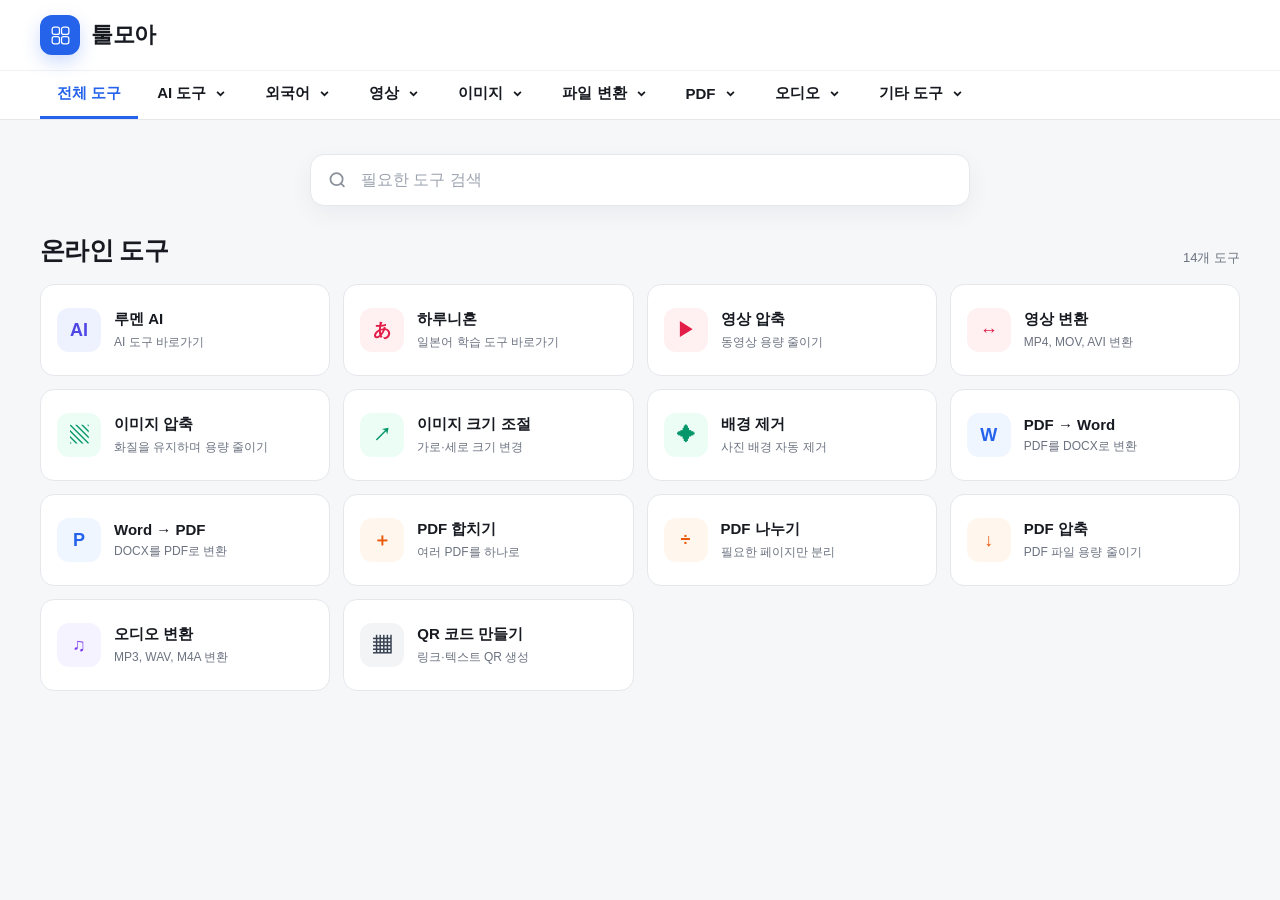
==== index.html @ 563c1e5d "Add files via upload" ====
<!doctype html>
<html lang="ko">
<head>
  <meta charset="UTF-8" />
  <meta name="viewport" content="width=device-width, initial-scale=1.0" />
  <title>툴모아</title>
  <meta name="description" content="영상, 이미지, PDF, 파일 변환 도구를 바로 사용할 수 있는 온라인 도구 모음" />
  <link rel="stylesheet" href="./styles.css" />
</head>
<body>
  <header class="site-header">
    <div class="header-main">
      <a href="#" class="brand" aria-label="툴모아 홈">
        <span class="brand-logo" aria-hidden="true">
          <svg viewBox="0 0 48 48" role="img">
            <rect x="8" y="8" width="14" height="14" rx="4"></rect>
            <rect x="26" y="8" width="14" height="14" rx="4"></rect>
            <rect x="8" y="26" width="14" height="14" rx="4"></rect>
            <rect x="26" y="26" width="14" height="14" rx="4"></rect>
          </svg>
        </span>
        <span class="brand-name">툴모아</span>
      </a>

      <div class="header-actions">
        <button class="search-toggle" type="button" aria-label="검색 열기">
          <svg viewBox="0 0 24 24" aria-hidden="true"><circle cx="11" cy="11" r="7"></circle><path d="m20 20-4-4"></path></svg>
        </button>
        <button class="mobile-menu-button" type="button" aria-label="메뉴 열기" aria-expanded="false">
          <span></span><span></span><span></span>
        </button>
      </div>
    </div>

    <nav class="category-nav" aria-label="도구 카테고리">
      <div class="nav-inner">
        <button class="category-button active" type="button" data-category="all">전체 도구</button>

        <div class="category-item">
          <button class="category-button dropdown-trigger" type="button" aria-expanded="false">
            AI 도구
            <svg viewBox="0 0 20 20" aria-hidden="true"><path d="m6 8 4 4 4-4"></path></svg>
          </button>
          <div class="dropdown-menu">
            <a href="https://myunghoon3847-maker.github.io/Lumen/" target="_blank" rel="noopener noreferrer">
              <strong>루멘 AI</strong><span>AI 도구 바로가기</span>
            </a>
          </div>
        </div>

        <div class="category-item">
          <button class="category-button dropdown-trigger" type="button" aria-expanded="false">
            외국어
            <svg viewBox="0 0 20 20" aria-hidden="true"><path d="m6 8 4 4 4-4"></path></svg>
          </button>
          <div class="dropdown-menu">
            <a href="https://myunghoon3847-maker.github.io/harunihon/" target="_blank" rel="noopener noreferrer">
              <strong>하루니혼</strong><span>일본어 학습 도구 바로가기</span>
            </a>
          </div>
        </div>

        <div class="category-item">
          <button class="category-button dropdown-trigger" type="button" aria-expanded="false">
            영상
            <svg viewBox="0 0 20 20" aria-hidden="true"><path d="m6 8 4 4 4-4"></path></svg>
          </button>
          <div class="dropdown-menu">
            <a href="#" data-tool="video-compress"><strong>영상 압축</strong><span>동영상 용량 줄이기</span></a>
            <a href="#" data-tool="video-convert"><strong>영상 변환</strong><span>MP4, MOV, AVI 변환</span></a>
            <a href="#" data-tool="video-cut"><strong>영상 자르기</strong><span>구간 선택 및 저장</span></a>
            <a href="#" data-tool="video-audio"><strong>오디오 추출</strong><span>영상에서 MP3 추출</span></a>
            <a href="#" data-tool="video-gif"><strong>GIF 만들기</strong><span>영상 구간을 GIF로 변환</span></a>
          </div>
        </div>

        <div class="category-item">
          <button class="category-button dropdown-trigger" type="button" aria-expanded="false">
            이미지
            <svg viewBox="0 0 20 20" aria-hidden="true"><path d="m6 8 4 4 4-4"></path></svg>
          </button>
          <div class="dropdown-menu">
            <a href="#" data-tool="image-compress"><strong>이미지 압축</strong><span>화질을 유지하며 용량 줄이기</span></a>
            <a href="#" data-tool="image-resize"><strong>크기 조절</strong><span>가로·세로 크기 변경</span></a>
            <a href="#" data-tool="image-convert"><strong>이미지 변환</strong><span>JPG, PNG, WEBP 변환</span></a>
            <a href="#" data-tool="image-background"><strong>배경 제거</strong><span>사진 배경 자동 제거</span></a>
            <a href="#" data-tool="image-crop"><strong>이미지 자르기</strong><span>원하는 영역만 잘라내기</span></a>
          </div>
        </div>

        <div class="category-item">
          <button class="category-button dropdown-trigger" type="button" aria-expanded="false">
            파일 변환
            <svg viewBox="0 0 20 20" aria-hidden="true"><path d="m6 8 4 4 4-4"></path></svg>
          </button>
          <div class="dropdown-menu wide">
            <div class="dropdown-group">
              <span class="dropdown-title">문서 변환</span>
              <a href="#" data-tool="pdf-word"><strong>PDF → Word</strong><span>PDF를 DOCX로 변환</span></a>
              <a href="#" data-tool="word-pdf"><strong>Word → PDF</strong><span>DOCX를 PDF로 변환</span></a>
              <a href="#" data-tool="excel-pdf"><strong>Excel → PDF</strong><span>스프레드시트를 PDF로 변환</span></a>
            </div>
            <div class="dropdown-group">
              <span class="dropdown-title">미디어 변환</span>
              <a href="#" data-tool="audio-convert"><strong>오디오 변환</strong><span>MP3, WAV, M4A 변환</span></a>
              <a href="#" data-tool="archive-convert"><strong>압축 파일 변환</strong><span>ZIP, RAR, 7Z 변환</span></a>
              <a href="#" data-tool="ebook-convert"><strong>전자책 변환</strong><span>EPUB, MOBI, PDF 변환</span></a>
            </div>
          </div>
        </div>

        <div class="category-item">
          <button class="category-button dropdown-trigger" type="button" aria-expanded="false">
            PDF
            <svg viewBox="0 0 20 20" aria-hidden="true"><path d="m6 8 4 4 4-4"></path></svg>
          </button>
          <div class="dropdown-menu">
            <a href="#" data-tool="pdf-merge"><strong>PDF 합치기</strong><span>여러 PDF를 하나로</span></a>
            <a href="#" data-tool="pdf-split"><strong>PDF 나누기</strong><span>필요한 페이지만 분리</span></a>
            <a href="#" data-tool="pdf-compress"><strong>PDF 압축</strong><span>PDF 파일 용량 줄이기</span></a>
            <a href="#" data-tool="pdf-image"><strong>PDF → 이미지</strong><span>페이지를 JPG로 변환</span></a>
          </div>
        </div>

        <div class="category-item">
          <button class="category-button dropdown-trigger" type="button" aria-expanded="false">
            오디오
            <svg viewBox="0 0 20 20" aria-hidden="true"><path d="m6 8 4 4 4-4"></path></svg>
          </button>
          <div class="dropdown-menu">
            <a href="#" data-tool="audio-compress"><strong>오디오 압축</strong><span>음질과 용량 조절</span></a>
            <a href="#" data-tool="audio-cut"><strong>오디오 자르기</strong><span>원하는 구간만 저장</span></a>
            <a href="#" data-tool="audio-merge"><strong>오디오 합치기</strong><span>여러 파일 이어 붙이기</span></a>
            <a href="#" data-tool="audio-convert"><strong>오디오 변환</strong><span>MP3, WAV, M4A 변환</span></a>
          </div>
        </div>

        <div class="category-item">
          <button class="category-button dropdown-trigger" type="button" aria-expanded="false">
            기타 도구
            <svg viewBox="0 0 20 20" aria-hidden="true"><path d="m6 8 4 4 4-4"></path></svg>
          </button>
          <div class="dropdown-menu align-right">
            <a href="#" data-tool="qr"><strong>QR 코드 만들기</strong><span>링크·텍스트 QR 생성</span></a>
            <a href="#" data-tool="text"><strong>텍스트 정리</strong><span>공백·줄바꿈 정리</span></a>
            <a href="#" data-tool="password"><strong>비밀번호 생성</strong><span>강력한 비밀번호 만들기</span></a>
            <a href="#" data-tool="color"><strong>색상 코드 변환</strong><span>HEX, RGB, HSL 변환</span></a>
          </div>
        </div>
      </div>
    </nav>

    <div class="mobile-category-panel" aria-hidden="true">

      <button class="mobile-category-title" type="button" data-mobile-target="ai-tools">AI 도구 <span>+</span></button>
      <div class="mobile-submenu" id="ai-tools"><a href="https://myunghoon3847-maker.github.io/Lumen/" target="_blank" rel="noopener noreferrer">루멘 AI</a></div>
      <button class="mobile-category-title" type="button" data-mobile-target="language-tools">외국어 <span>+</span></button>
      <div class="mobile-submenu" id="language-tools"><a href="https://myunghoon3847-maker.github.io/harunihon/" target="_blank" rel="noopener noreferrer">하루니혼</a></div>
      <button class="mobile-category-title" type="button" data-mobile-target="video">영상 <span>+</span></button>
      <div class="mobile-submenu" id="video"><a href="#">영상 압축</a><a href="#">영상 변환</a><a href="#">영상 자르기</a><a href="#">오디오 추출</a></div>
      <button class="mobile-category-title" type="button" data-mobile-target="image">이미지 <span>+</span></button>
      <div class="mobile-submenu" id="image"><a href="#">이미지 압축</a><a href="#">크기 조절</a><a href="#">이미지 변환</a><a href="#">배경 제거</a></div>
      <button class="mobile-category-title" type="button" data-mobile-target="convert">파일 변환 <span>+</span></button>
      <div class="mobile-submenu" id="convert"><a href="#">PDF → Word</a><a href="#">Word → PDF</a><a href="#">오디오 변환</a><a href="#">압축 파일 변환</a></div>
      <button class="mobile-category-title" type="button" data-mobile-target="pdf">PDF <span>+</span></button>
      <div class="mobile-submenu" id="pdf"><a href="#">PDF 합치기</a><a href="#">PDF 나누기</a><a href="#">PDF 압축</a><a href="#">PDF → 이미지</a></div>
      <button class="mobile-category-title" type="button" data-mobile-target="audio">오디오 <span>+</span></button>
      <div class="mobile-submenu" id="audio"><a href="#">오디오 압축</a><a href="#">오디오 자르기</a><a href="#">오디오 합치기</a><a href="#">오디오 변환</a></div>
    </div>
  </header>

  <main>
    <section class="search-section">
      <div class="search-wrap">
        <svg viewBox="0 0 24 24" aria-hidden="true"><circle cx="11" cy="11" r="7"></circle><path d="m20 20-4-4"></path></svg>
        <input id="toolSearch" type="search" placeholder="필요한 도구 검색" autocomplete="off" />
      </div>
    </section>

    <section class="tools-section">
      <div class="section-heading">
        <h1>온라인 도구</h1>
        <span id="resultCount">14개 도구</span>
      </div>

      <div class="tool-grid" id="toolGrid">

        <a href="https://myunghoon3847-maker.github.io/Lumen/" target="_blank" rel="noopener noreferrer" class="tool-card" data-name="루멘 AI 인공지능 도구" data-category="AI 도구">
          <span class="tool-icon ai">AI</span><span><strong>루멘 AI</strong><small>AI 도구 바로가기</small></span>
        </a>
        <a href="https://myunghoon3847-maker.github.io/harunihon/" target="_blank" rel="noopener noreferrer" class="tool-card" data-name="하루니혼 일본어 외국어 학습" data-category="외국어">
          <span class="tool-icon language">あ</span><span><strong>하루니혼</strong><small>일본어 학습 도구 바로가기</small></span>
        </a>
        <a href="#" class="tool-card" data-name="영상 압축 동영상 용량 줄이기" data-category="영상">
          <span class="tool-icon video">▶</span><span><strong>영상 압축</strong><small>동영상 용량 줄이기</small></span>
        </a>
        <a href="#" class="tool-card" data-name="영상 변환 MP4 MOV AVI" data-category="영상">
          <span class="tool-icon video">↔</span><span><strong>영상 변환</strong><small>MP4, MOV, AVI 변환</small></span>
        </a>
        <a href="#" class="tool-card" data-name="이미지 압축 JPG PNG WEBP" data-category="이미지">
          <span class="tool-icon image">▧</span><span><strong>이미지 압축</strong><small>화질을 유지하며 용량 줄이기</small></span>
        </a>
        <a href="#" class="tool-card" data-name="이미지 크기 조절 리사이즈" data-category="이미지">
          <span class="tool-icon image">↗</span><span><strong>이미지 크기 조절</strong><small>가로·세로 크기 변경</small></span>
        </a>
        <a href="#" class="tool-card" data-name="이미지 배경 제거 누끼" data-category="이미지">
          <span class="tool-icon image">✦</span><span><strong>배경 제거</strong><small>사진 배경 자동 제거</small></span>
        </a>
        <a href="#" class="tool-card" data-name="PDF Word 변환" data-category="파일 변환">
          <span class="tool-icon file">W</span><span><strong>PDF → Word</strong><small>PDF를 DOCX로 변환</small></span>
        </a>
        <a href="#" class="tool-card" data-name="Word PDF 변환" data-category="파일 변환">
          <span class="tool-icon file">P</span><span><strong>Word → PDF</strong><small>DOCX를 PDF로 변환</small></span>
        </a>
        <a href="#" class="tool-card" data-name="PDF 합치기 병합" data-category="PDF">
          <span class="tool-icon pdf">＋</span><span><strong>PDF 합치기</strong><small>여러 PDF를 하나로</small></span>
        </a>
        <a href="#" class="tool-card" data-name="PDF 나누기 분할" data-category="PDF">
          <span class="tool-icon pdf">÷</span><span><strong>PDF 나누기</strong><small>필요한 페이지만 분리</small></span>
        </a>
        <a href="#" class="tool-card" data-name="PDF 압축 용량" data-category="PDF">
          <span class="tool-icon pdf">↓</span><span><strong>PDF 압축</strong><small>PDF 파일 용량 줄이기</small></span>
        </a>
        <a href="#" class="tool-card" data-name="오디오 변환 MP3 WAV M4A" data-category="오디오">
          <span class="tool-icon audio">♫</span><span><strong>오디오 변환</strong><small>MP3, WAV, M4A 변환</small></span>
        </a>
        <a href="#" class="tool-card" data-name="QR 코드 생성 만들기" data-category="기타 도구">
          <span class="tool-icon etc">▦</span><span><strong>QR 코드 만들기</strong><small>링크·텍스트 QR 생성</small></span>
        </a>
      </div>

      <div class="empty-state" id="emptyState" hidden>검색 결과가 없습니다.</div>
    </section>
  </main>

  <script src="./script.js"></script>
</body>
</html>
---- styles.css ----
:root{
  --bg:#f6f7f9;
  --surface:#fff;
  --line:#e5e7eb;
  --line-strong:#d7dbe2;
  --text:#171a21;
  --muted:#6b7280;
  --blue:#2563eb;
  --blue-soft:#eff6ff;
  --shadow:0 12px 35px rgba(15,23,42,.10);
}
*{box-sizing:border-box}
html,body{margin:0;min-height:100%}
body{font-family:Inter,Segoe UI,Apple SD Gothic Neo,Malgun Gothic,sans-serif;background:var(--bg);color:var(--text)}
a{text-decoration:none;color:inherit}
button,input{font:inherit}
button{color:inherit}
.site-header{position:sticky;top:0;z-index:100;background:rgba(255,255,255,.96);border-bottom:1px solid var(--line);backdrop-filter:blur(12px)}
.header-main{width:min(1200px,calc(100% - 32px));height:70px;margin:0 auto;display:flex;align-items:center;justify-content:space-between}
.brand{display:inline-flex;align-items:center;gap:11px;font-size:22px;font-weight:800;letter-spacing:-.02em}
.brand-logo{width:40px;height:40px;border-radius:12px;background:var(--blue);display:grid;place-items:center;box-shadow:0 7px 18px rgba(37,99,235,.22)}
.brand-logo svg{width:25px;height:25px;fill:none;stroke:#fff;stroke-width:2.4;stroke-linecap:round}
.header-actions{display:flex;align-items:center;gap:8px}
.search-toggle,.mobile-menu-button{width:42px;height:42px;border:1px solid var(--line);background:#fff;border-radius:11px;display:none;align-items:center;justify-content:center;cursor:pointer}
.search-toggle svg{width:21px;height:21px;fill:none;stroke:currentColor;stroke-width:2}
.mobile-menu-button{flex-direction:column;gap:4px}
.mobile-menu-button span{width:18px;height:2px;background:#222;border-radius:2px}
.category-nav{border-top:1px solid #f0f1f3;background:#fff}
.nav-inner{width:min(1200px,calc(100% - 32px));margin:0 auto;display:flex;align-items:center;gap:2px;overflow:visible}
.category-item{position:relative}
.category-button{height:48px;border:0;background:transparent;padding:0 17px;display:inline-flex;align-items:center;gap:6px;font-weight:700;font-size:15px;cursor:pointer;border-bottom:3px solid transparent}
.category-button:hover,.category-button.active{color:var(--blue);border-bottom-color:var(--blue)}
.category-button svg{width:17px;height:17px;fill:none;stroke:currentColor;stroke-width:2;transition:transform .18s ease}
.category-item.open .category-button svg{transform:rotate(180deg)}
.dropdown-menu{position:absolute;left:0;top:calc(100% + 8px);width:320px;padding:10px;background:#fff;border:1px solid var(--line);border-radius:15px;box-shadow:var(--shadow);opacity:0;visibility:hidden;transform:translateY(-5px);transition:.16s ease;display:grid;gap:4px}
.category-item.open .dropdown-menu{opacity:1;visibility:visible;transform:translateY(0)}
.dropdown-menu.align-right{left:auto;right:0}
.dropdown-menu.wide{width:570px;grid-template-columns:1fr 1fr;gap:10px}
.dropdown-group{display:grid;gap:4px;padding:4px}
.dropdown-title{font-size:12px;font-weight:800;color:#9aa0aa;padding:8px 10px 5px;text-transform:uppercase;letter-spacing:.06em}
.dropdown-menu a{display:flex;flex-direction:column;gap:3px;padding:11px 12px;border-radius:10px}
.dropdown-menu a:hover{background:#f5f7fb}
.dropdown-menu strong{font-size:14px}
.dropdown-menu span{font-size:12px;color:var(--muted)}
.mobile-category-panel{display:none}
main{width:min(1200px,calc(100% - 32px));margin:0 auto;padding:28px 0 70px}
.search-section{display:flex;justify-content:center;padding:6px 0 28px}
.search-wrap{width:min(660px,100%);height:52px;background:#fff;border:1px solid var(--line);border-radius:14px;display:flex;align-items:center;padding:0 16px;gap:11px;box-shadow:0 8px 24px rgba(15,23,42,.05)}
.search-wrap:focus-within{border-color:#a9c0ff;box-shadow:0 0 0 4px rgba(37,99,235,.09)}
.search-wrap svg{width:22px;height:22px;fill:none;stroke:#89909a;stroke-width:2}
.search-wrap input{width:100%;border:0;outline:0;background:transparent;font-size:16px;color:var(--text)}
.search-wrap input::placeholder{color:#9ca3af}
.section-heading{display:flex;align-items:end;justify-content:space-between;margin-bottom:17px}
.section-heading h1{font-size:25px;margin:0;letter-spacing:-.025em}
.section-heading span{font-size:13px;color:var(--muted)}
.tool-grid{display:grid;grid-template-columns:repeat(4,minmax(0,1fr));gap:13px}
.tool-card{min-height:92px;background:#fff;border:1px solid var(--line);border-radius:14px;padding:16px;display:flex;align-items:center;gap:13px;transition:.16s ease}
.tool-card:hover{transform:translateY(-2px);border-color:#cbd5e1;box-shadow:0 9px 24px rgba(15,23,42,.08)}
.tool-card>span:last-child{min-width:0;display:flex;flex-direction:column;gap:5px}
.tool-card strong{font-size:15px;white-space:nowrap;overflow:hidden;text-overflow:ellipsis}
.tool-card small{font-size:12px;color:var(--muted);white-space:nowrap;overflow:hidden;text-overflow:ellipsis}
.tool-icon{flex:0 0 auto;width:44px;height:44px;border-radius:12px;display:grid;place-items:center;font-weight:900;font-size:18px}
.tool-icon.video{background:#fff1f2;color:#e11d48}
.tool-icon.image{background:#ecfdf5;color:#059669}
.tool-icon.file{background:#eff6ff;color:#2563eb}
.tool-icon.pdf{background:#fff7ed;color:#ea580c}
.tool-icon.audio{background:#f5f3ff;color:#7c3aed}
.tool-icon.etc{background:#f3f4f6;color:#374151}
.tool-icon.ai{background:#eef2ff;color:#4f46e5}
.tool-icon.language{background:#fff1f2;color:#e11d48}
.empty-state{text-align:center;background:#fff;border:1px solid var(--line);border-radius:14px;padding:45px 20px;color:var(--muted)}
@media (max-width:1000px){
  .tool-grid{grid-template-columns:repeat(3,minmax(0,1fr))}
  .category-button{padding:0 12px;font-size:14px}
}
@media (max-width:820px){
  .header-main{height:62px;width:calc(100% - 24px)}
  .brand{font-size:20px}
  .brand-logo{width:36px;height:36px}
  .search-toggle,.mobile-menu-button{display:flex}
  .category-nav{display:none}
  .mobile-category-panel{display:none;position:absolute;left:0;right:0;top:62px;background:#fff;border-top:1px solid var(--line);border-bottom:1px solid var(--line);padding:10px 12px 16px;max-height:calc(100vh - 62px);overflow:auto}
  .mobile-category-panel.open{display:block}
  .mobile-category-title{width:100%;border:0;border-bottom:1px solid #eef0f3;background:#fff;padding:15px 4px;display:flex;align-items:center;justify-content:space-between;font-weight:800;text-align:left;cursor:pointer}
  .mobile-submenu{display:none;padding:6px 0 10px}
  .mobile-submenu.open{display:grid}
  .mobile-submenu a{padding:11px 14px;color:#4b5563;border-radius:9px}
  .mobile-submenu a:hover{background:#f6f7f9}
  main{width:calc(100% - 24px);padding-top:18px}
  .search-section{padding-top:0}
  .tool-grid{grid-template-columns:repeat(2,minmax(0,1fr))}
}
@media (max-width:560px){
  .tool-grid{grid-template-columns:1fr}
  .tool-card{min-height:82px}
  .search-section{padding-bottom:20px}
}
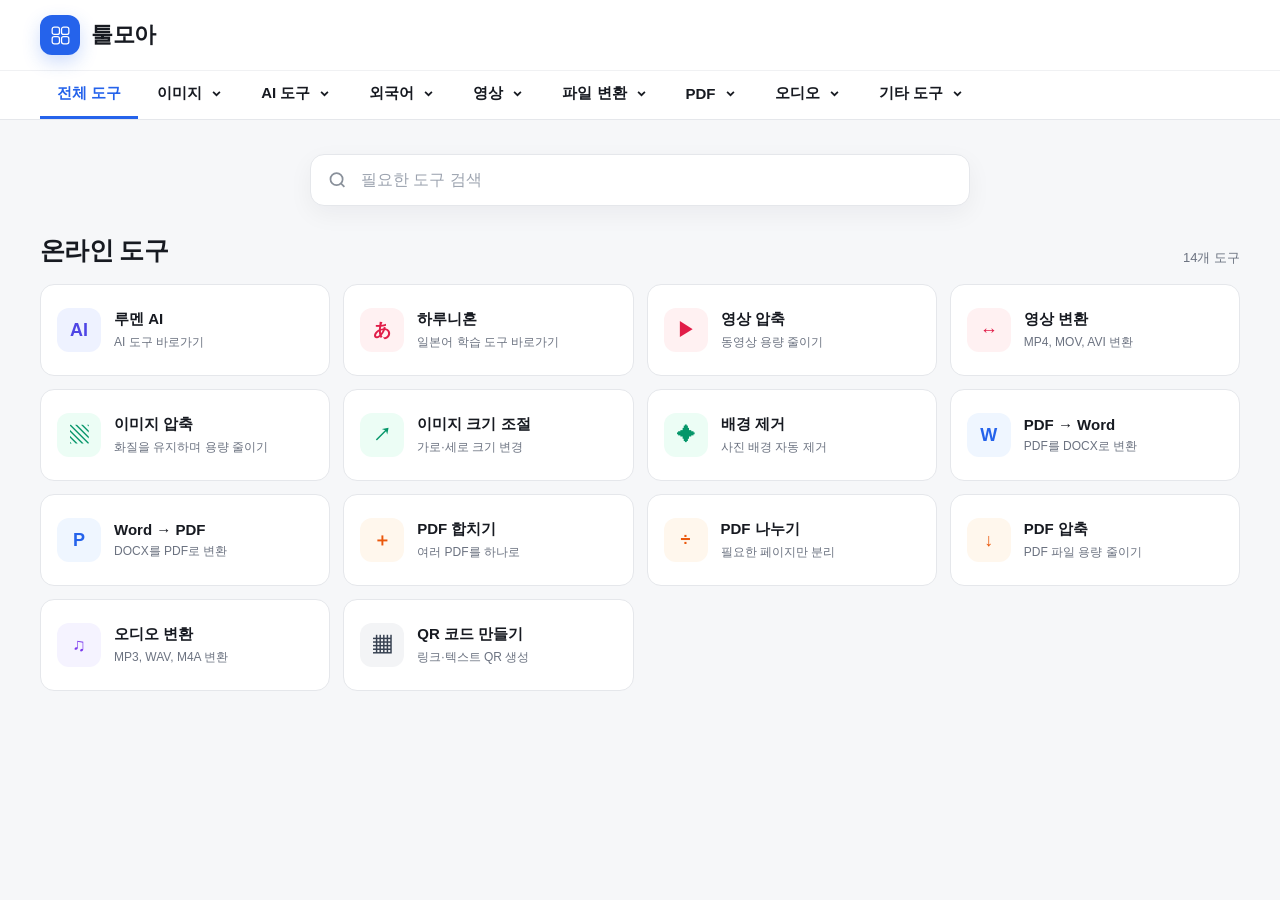
==== commit 7f4e4bc1: "Update index.html" ====
--- a/index.html
+++ b/index.html
@@ -36,6 +36,20 @@
       <div class="nav-inner">
         <button class="category-button active" type="button" data-category="all">전체 도구</button>
 
+         <div class="category-item">
+          <button class="category-button dropdown-trigger" type="button" aria-expanded="false">
+            이미지
+            <svg viewBox="0 0 20 20" aria-hidden="true"><path d="m6 8 4 4 4-4"></path></svg>
+          </button>
+          <div class="dropdown-menu">
+            <a href="#" data-tool="image-compress"><strong>이미지 압축</strong><span>화질을 유지하며 용량 줄이기</span></a>
+            <a href="#" data-tool="image-resize"><strong>크기 조절</strong><span>가로·세로 크기 변경</span></a>
+            <a href="image_convert/" data-tool="image-convert"><strong>이미지 변환</strong><span>JPG, PNG, WEBP 변환</span></a>
+            <a href="#" data-tool="image-background"><strong>배경 제거</strong><span>사진 배경 자동 제거</span></a>
+            <a href="#" data-tool="image-crop"><strong>이미지 자르기</strong><span>원하는 영역만 잘라내기</span></a>
+          </div>
+        </div>
+        
         <div class="category-item">
           <button class="category-button dropdown-trigger" type="button" aria-expanded="false">
             AI 도구
@@ -71,20 +85,6 @@
             <a href="#" data-tool="video-cut"><strong>영상 자르기</strong><span>구간 선택 및 저장</span></a>
             <a href="#" data-tool="video-audio"><strong>오디오 추출</strong><span>영상에서 MP3 추출</span></a>
             <a href="#" data-tool="video-gif"><strong>GIF 만들기</strong><span>영상 구간을 GIF로 변환</span></a>
-          </div>
-        </div>
-
-        <div class="category-item">
-          <button class="category-button dropdown-trigger" type="button" aria-expanded="false">
-            이미지
-            <svg viewBox="0 0 20 20" aria-hidden="true"><path d="m6 8 4 4 4-4"></path></svg>
-          </button>
-          <div class="dropdown-menu">
-            <a href="#" data-tool="image-compress"><strong>이미지 압축</strong><span>화질을 유지하며 용량 줄이기</span></a>
-            <a href="#" data-tool="image-resize"><strong>크기 조절</strong><span>가로·세로 크기 변경</span></a>
-            <a href="#" data-tool="image-convert"><strong>이미지 변환</strong><span>JPG, PNG, WEBP 변환</span></a>
-            <a href="#" data-tool="image-background"><strong>배경 제거</strong><span>사진 배경 자동 제거</span></a>
-            <a href="#" data-tool="image-crop"><strong>이미지 자르기</strong><span>원하는 영역만 잘라내기</span></a>
           </div>
         </div>
 
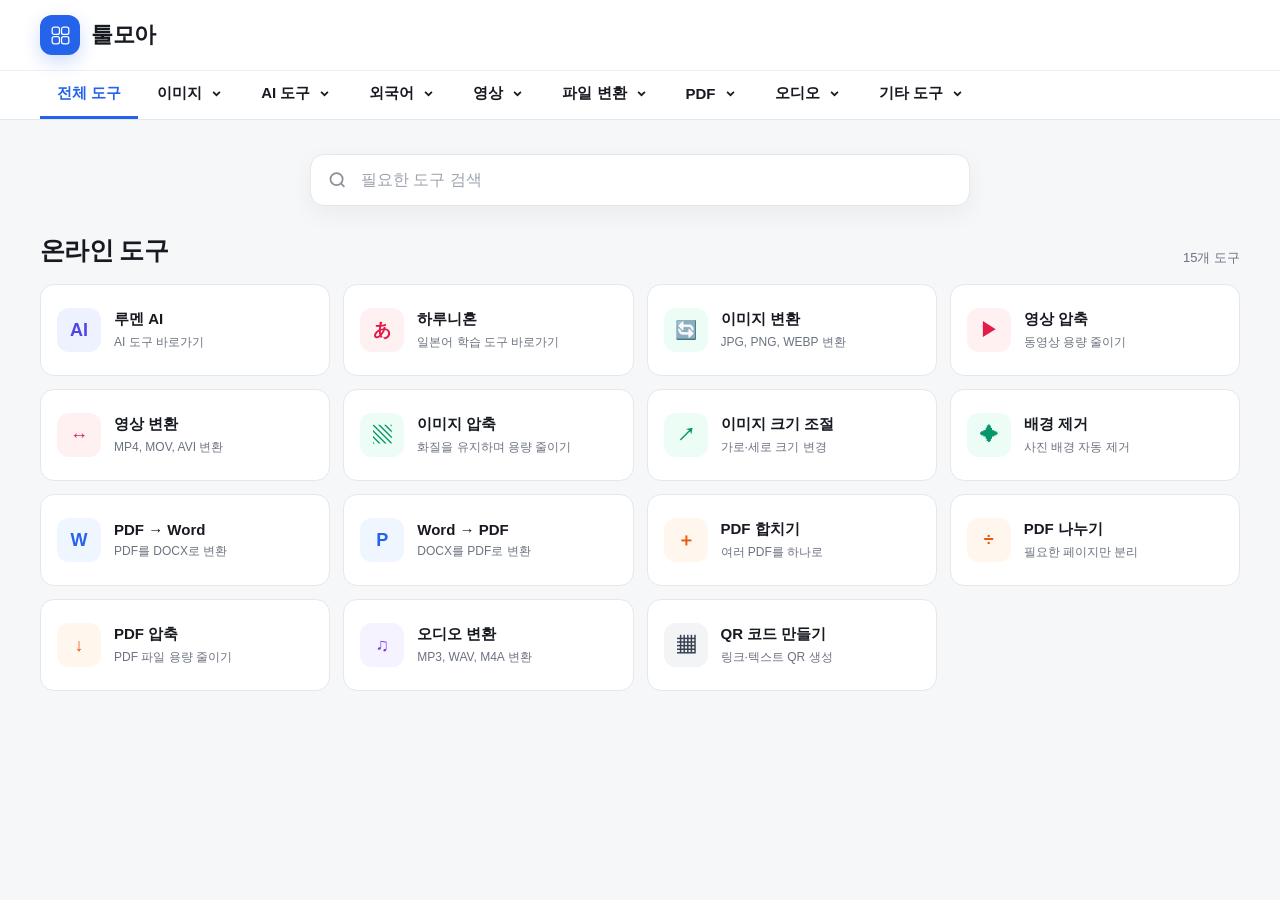
==== commit 3fc01f61: "Add files via upload" ====
--- a/index.html
+++ b/index.html
@@ -1,238 +1,342 @@
-<!doctype html>
-<html lang="ko">
-<head>
-  <meta charset="UTF-8" />
-  <meta name="viewport" content="width=device-width, initial-scale=1.0" />
-  <title>툴모아</title>
-  <meta name="description" content="영상, 이미지, PDF, 파일 변환 도구를 바로 사용할 수 있는 온라인 도구 모음" />
-  <link rel="stylesheet" href="./styles.css" />
-</head>
-<body>
-  <header class="site-header">
-    <div class="header-main">
-      <a href="#" class="brand" aria-label="툴모아 홈">
-        <span class="brand-logo" aria-hidden="true">
-          <svg viewBox="0 0 48 48" role="img">
-            <rect x="8" y="8" width="14" height="14" rx="4"></rect>
-            <rect x="26" y="8" width="14" height="14" rx="4"></rect>
-            <rect x="8" y="26" width="14" height="14" rx="4"></rect>
-            <rect x="26" y="26" width="14" height="14" rx="4"></rect>
-          </svg>
-        </span>
-        <span class="brand-name">툴모아</span>
-      </a>
-
-      <div class="header-actions">
-        <button class="search-toggle" type="button" aria-label="검색 열기">
-          <svg viewBox="0 0 24 24" aria-hidden="true"><circle cx="11" cy="11" r="7"></circle><path d="m20 20-4-4"></path></svg>
-        </button>
-        <button class="mobile-menu-button" type="button" aria-label="메뉴 열기" aria-expanded="false">
-          <span></span><span></span><span></span>
-        </button>
-      </div>
-    </div>
-
-    <nav class="category-nav" aria-label="도구 카테고리">
-      <div class="nav-inner">
-        <button class="category-button active" type="button" data-category="all">전체 도구</button>
-
-         <div class="category-item">
-          <button class="category-button dropdown-trigger" type="button" aria-expanded="false">
-            이미지
-            <svg viewBox="0 0 20 20" aria-hidden="true"><path d="m6 8 4 4 4-4"></path></svg>
-          </button>
-          <div class="dropdown-menu">
-            <a href="#" data-tool="image-compress"><strong>이미지 압축</strong><span>화질을 유지하며 용량 줄이기</span></a>
-            <a href="#" data-tool="image-resize"><strong>크기 조절</strong><span>가로·세로 크기 변경</span></a>
-            <a href="image_convert/" data-tool="image-convert"><strong>이미지 변환</strong><span>JPG, PNG, WEBP 변환</span></a>
-            <a href="#" data-tool="image-background"><strong>배경 제거</strong><span>사진 배경 자동 제거</span></a>
-            <a href="#" data-tool="image-crop"><strong>이미지 자르기</strong><span>원하는 영역만 잘라내기</span></a>
-          </div>
-        </div>
-        
-        <div class="category-item">
-          <button class="category-button dropdown-trigger" type="button" aria-expanded="false">
-            AI 도구
-            <svg viewBox="0 0 20 20" aria-hidden="true"><path d="m6 8 4 4 4-4"></path></svg>
-          </button>
-          <div class="dropdown-menu">
-            <a href="https://myunghoon3847-maker.github.io/Lumen/" target="_blank" rel="noopener noreferrer">
-              <strong>루멘 AI</strong><span>AI 도구 바로가기</span>
-            </a>
-          </div>
-        </div>
-
-        <div class="category-item">
-          <button class="category-button dropdown-trigger" type="button" aria-expanded="false">
-            외국어
-            <svg viewBox="0 0 20 20" aria-hidden="true"><path d="m6 8 4 4 4-4"></path></svg>
-          </button>
-          <div class="dropdown-menu">
-            <a href="https://myunghoon3847-maker.github.io/harunihon/" target="_blank" rel="noopener noreferrer">
-              <strong>하루니혼</strong><span>일본어 학습 도구 바로가기</span>
-            </a>
-          </div>
-        </div>
-
-        <div class="category-item">
-          <button class="category-button dropdown-trigger" type="button" aria-expanded="false">
-            영상
-            <svg viewBox="0 0 20 20" aria-hidden="true"><path d="m6 8 4 4 4-4"></path></svg>
-          </button>
-          <div class="dropdown-menu">
-            <a href="#" data-tool="video-compress"><strong>영상 압축</strong><span>동영상 용량 줄이기</span></a>
-            <a href="#" data-tool="video-convert"><strong>영상 변환</strong><span>MP4, MOV, AVI 변환</span></a>
-            <a href="#" data-tool="video-cut"><strong>영상 자르기</strong><span>구간 선택 및 저장</span></a>
-            <a href="#" data-tool="video-audio"><strong>오디오 추출</strong><span>영상에서 MP3 추출</span></a>
-            <a href="#" data-tool="video-gif"><strong>GIF 만들기</strong><span>영상 구간을 GIF로 변환</span></a>
-          </div>
-        </div>
-
-        <div class="category-item">
-          <button class="category-button dropdown-trigger" type="button" aria-expanded="false">
-            파일 변환
-            <svg viewBox="0 0 20 20" aria-hidden="true"><path d="m6 8 4 4 4-4"></path></svg>
-          </button>
-          <div class="dropdown-menu wide">
-            <div class="dropdown-group">
-              <span class="dropdown-title">문서 변환</span>
-              <a href="#" data-tool="pdf-word"><strong>PDF → Word</strong><span>PDF를 DOCX로 변환</span></a>
-              <a href="#" data-tool="word-pdf"><strong>Word → PDF</strong><span>DOCX를 PDF로 변환</span></a>
-              <a href="#" data-tool="excel-pdf"><strong>Excel → PDF</strong><span>스프레드시트를 PDF로 변환</span></a>
-            </div>
-            <div class="dropdown-group">
-              <span class="dropdown-title">미디어 변환</span>
-              <a href="#" data-tool="audio-convert"><strong>오디오 변환</strong><span>MP3, WAV, M4A 변환</span></a>
-              <a href="#" data-tool="archive-convert"><strong>압축 파일 변환</strong><span>ZIP, RAR, 7Z 변환</span></a>
-              <a href="#" data-tool="ebook-convert"><strong>전자책 변환</strong><span>EPUB, MOBI, PDF 변환</span></a>
-            </div>
-          </div>
-        </div>
-
-        <div class="category-item">
-          <button class="category-button dropdown-trigger" type="button" aria-expanded="false">
-            PDF
-            <svg viewBox="0 0 20 20" aria-hidden="true"><path d="m6 8 4 4 4-4"></path></svg>
-          </button>
-          <div class="dropdown-menu">
-            <a href="#" data-tool="pdf-merge"><strong>PDF 합치기</strong><span>여러 PDF를 하나로</span></a>
-            <a href="#" data-tool="pdf-split"><strong>PDF 나누기</strong><span>필요한 페이지만 분리</span></a>
-            <a href="#" data-tool="pdf-compress"><strong>PDF 압축</strong><span>PDF 파일 용량 줄이기</span></a>
-            <a href="#" data-tool="pdf-image"><strong>PDF → 이미지</strong><span>페이지를 JPG로 변환</span></a>
-          </div>
-        </div>
-
-        <div class="category-item">
-          <button class="category-button dropdown-trigger" type="button" aria-expanded="false">
-            오디오
-            <svg viewBox="0 0 20 20" aria-hidden="true"><path d="m6 8 4 4 4-4"></path></svg>
-          </button>
-          <div class="dropdown-menu">
-            <a href="#" data-tool="audio-compress"><strong>오디오 압축</strong><span>음질과 용량 조절</span></a>
-            <a href="#" data-tool="audio-cut"><strong>오디오 자르기</strong><span>원하는 구간만 저장</span></a>
-            <a href="#" data-tool="audio-merge"><strong>오디오 합치기</strong><span>여러 파일 이어 붙이기</span></a>
-            <a href="#" data-tool="audio-convert"><strong>오디오 변환</strong><span>MP3, WAV, M4A 변환</span></a>
-          </div>
-        </div>
-
-        <div class="category-item">
-          <button class="category-button dropdown-trigger" type="button" aria-expanded="false">
-            기타 도구
-            <svg viewBox="0 0 20 20" aria-hidden="true"><path d="m6 8 4 4 4-4"></path></svg>
-          </button>
-          <div class="dropdown-menu align-right">
-            <a href="#" data-tool="qr"><strong>QR 코드 만들기</strong><span>링크·텍스트 QR 생성</span></a>
-            <a href="#" data-tool="text"><strong>텍스트 정리</strong><span>공백·줄바꿈 정리</span></a>
-            <a href="#" data-tool="password"><strong>비밀번호 생성</strong><span>강력한 비밀번호 만들기</span></a>
-            <a href="#" data-tool="color"><strong>색상 코드 변환</strong><span>HEX, RGB, HSL 변환</span></a>
-          </div>
-        </div>
-      </div>
-    </nav>
-
-    <div class="mobile-category-panel" aria-hidden="true">
-
-      <button class="mobile-category-title" type="button" data-mobile-target="ai-tools">AI 도구 <span>+</span></button>
-      <div class="mobile-submenu" id="ai-tools"><a href="https://myunghoon3847-maker.github.io/Lumen/" target="_blank" rel="noopener noreferrer">루멘 AI</a></div>
-      <button class="mobile-category-title" type="button" data-mobile-target="language-tools">외국어 <span>+</span></button>
-      <div class="mobile-submenu" id="language-tools"><a href="https://myunghoon3847-maker.github.io/harunihon/" target="_blank" rel="noopener noreferrer">하루니혼</a></div>
-      <button class="mobile-category-title" type="button" data-mobile-target="video">영상 <span>+</span></button>
-      <div class="mobile-submenu" id="video"><a href="#">영상 압축</a><a href="#">영상 변환</a><a href="#">영상 자르기</a><a href="#">오디오 추출</a></div>
-      <button class="mobile-category-title" type="button" data-mobile-target="image">이미지 <span>+</span></button>
-      <div class="mobile-submenu" id="image"><a href="#">이미지 압축</a><a href="#">크기 조절</a><a href="#">이미지 변환</a><a href="#">배경 제거</a></div>
-      <button class="mobile-category-title" type="button" data-mobile-target="convert">파일 변환 <span>+</span></button>
-      <div class="mobile-submenu" id="convert"><a href="#">PDF → Word</a><a href="#">Word → PDF</a><a href="#">오디오 변환</a><a href="#">압축 파일 변환</a></div>
-      <button class="mobile-category-title" type="button" data-mobile-target="pdf">PDF <span>+</span></button>
-      <div class="mobile-submenu" id="pdf"><a href="#">PDF 합치기</a><a href="#">PDF 나누기</a><a href="#">PDF 압축</a><a href="#">PDF → 이미지</a></div>
-      <button class="mobile-category-title" type="button" data-mobile-target="audio">오디오 <span>+</span></button>
-      <div class="mobile-submenu" id="audio"><a href="#">오디오 압축</a><a href="#">오디오 자르기</a><a href="#">오디오 합치기</a><a href="#">오디오 변환</a></div>
-    </div>
-  </header>
-
-  <main>
-    <section class="search-section">
-      <div class="search-wrap">
-        <svg viewBox="0 0 24 24" aria-hidden="true"><circle cx="11" cy="11" r="7"></circle><path d="m20 20-4-4"></path></svg>
-        <input id="toolSearch" type="search" placeholder="필요한 도구 검색" autocomplete="off" />
-      </div>
-    </section>
-
-    <section class="tools-section">
-      <div class="section-heading">
-        <h1>온라인 도구</h1>
-        <span id="resultCount">14개 도구</span>
-      </div>
-
-      <div class="tool-grid" id="toolGrid">
-
-        <a href="https://myunghoon3847-maker.github.io/Lumen/" target="_blank" rel="noopener noreferrer" class="tool-card" data-name="루멘 AI 인공지능 도구" data-category="AI 도구">
-          <span class="tool-icon ai">AI</span><span><strong>루멘 AI</strong><small>AI 도구 바로가기</small></span>
-        </a>
-        <a href="https://myunghoon3847-maker.github.io/harunihon/" target="_blank" rel="noopener noreferrer" class="tool-card" data-name="하루니혼 일본어 외국어 학습" data-category="외국어">
-          <span class="tool-icon language">あ</span><span><strong>하루니혼</strong><small>일본어 학습 도구 바로가기</small></span>
-        </a>
-        <a href="#" class="tool-card" data-name="영상 압축 동영상 용량 줄이기" data-category="영상">
-          <span class="tool-icon video">▶</span><span><strong>영상 압축</strong><small>동영상 용량 줄이기</small></span>
-        </a>
-        <a href="#" class="tool-card" data-name="영상 변환 MP4 MOV AVI" data-category="영상">
-          <span class="tool-icon video">↔</span><span><strong>영상 변환</strong><small>MP4, MOV, AVI 변환</small></span>
-        </a>
-        <a href="#" class="tool-card" data-name="이미지 압축 JPG PNG WEBP" data-category="이미지">
-          <span class="tool-icon image">▧</span><span><strong>이미지 압축</strong><small>화질을 유지하며 용량 줄이기</small></span>
-        </a>
-        <a href="#" class="tool-card" data-name="이미지 크기 조절 리사이즈" data-category="이미지">
-          <span class="tool-icon image">↗</span><span><strong>이미지 크기 조절</strong><small>가로·세로 크기 변경</small></span>
-        </a>
-        <a href="#" class="tool-card" data-name="이미지 배경 제거 누끼" data-category="이미지">
-          <span class="tool-icon image">✦</span><span><strong>배경 제거</strong><small>사진 배경 자동 제거</small></span>
-        </a>
-        <a href="#" class="tool-card" data-name="PDF Word 변환" data-category="파일 변환">
-          <span class="tool-icon file">W</span><span><strong>PDF → Word</strong><small>PDF를 DOCX로 변환</small></span>
-        </a>
-        <a href="#" class="tool-card" data-name="Word PDF 변환" data-category="파일 변환">
-          <span class="tool-icon file">P</span><span><strong>Word → PDF</strong><small>DOCX를 PDF로 변환</small></span>
-        </a>
-        <a href="#" class="tool-card" data-name="PDF 합치기 병합" data-category="PDF">
-          <span class="tool-icon pdf">＋</span><span><strong>PDF 합치기</strong><small>여러 PDF를 하나로</small></span>
-        </a>
-        <a href="#" class="tool-card" data-name="PDF 나누기 분할" data-category="PDF">
-          <span class="tool-icon pdf">÷</span><span><strong>PDF 나누기</strong><small>필요한 페이지만 분리</small></span>
-        </a>
-        <a href="#" class="tool-card" data-name="PDF 압축 용량" data-category="PDF">
-          <span class="tool-icon pdf">↓</span><span><strong>PDF 압축</strong><small>PDF 파일 용량 줄이기</small></span>
-        </a>
-        <a href="#" class="tool-card" data-name="오디오 변환 MP3 WAV M4A" data-category="오디오">
-          <span class="tool-icon audio">♫</span><span><strong>오디오 변환</strong><small>MP3, WAV, M4A 변환</small></span>
-        </a>
-        <a href="#" class="tool-card" data-name="QR 코드 생성 만들기" data-category="기타 도구">
-          <span class="tool-icon etc">▦</span><span><strong>QR 코드 만들기</strong><small>링크·텍스트 QR 생성</small></span>
-        </a>
-      </div>
-
-      <div class="empty-state" id="emptyState" hidden>검색 결과가 없습니다.</div>
-    </section>
-  </main>
-
-  <script src="./script.js"></script>
-</body>
-</html>
+<!doctype html>
+<html lang="ko">
+<head>
+  <meta charset="UTF-8" />
+  <meta name="viewport" content="width=device-width, initial-scale=1.0" />
+  <title>툴모아</title>
+  <meta name="description" content="영상, 이미지, PDF, 파일 변환 도구를 바로 사용할 수 있는 온라인 도구 모음" />
+  <link rel="stylesheet" href="./styles.css" />
+  
+  <!-- 🌟 도구 실행 화면(iframe)을 위한 추가 스타일 -->
+  <style>
+    .tool-frame-container {
+      display: none; /* 초기에는 숨김 */
+      width: 100%;
+      height: 75vh; /* 화면 높이의 75% 차지 */
+      margin-top: 10px;
+      border: 1px solid #e2e8f0;
+      border-radius: 12px;
+      overflow: hidden;
+      background: #ffffff;
+      box-shadow: 0 4px 6px rgba(0,0,0,0.05);
+    }
+    
+    #toolFrame {
+      width: 100%;
+      height: 100%;
+      border: none;
+    }
+
+    .hide-grid {
+      display: none !important;
+    }
+
+    .back-btn {
+      display: none; /* 초기에는 숨김 */
+      margin-bottom: 20px;
+      padding: 10px 20px;
+      background-color: #f1f5f9;
+      color: #334155;
+      border: 1px solid #cbd5e1;
+      border-radius: 8px;
+      cursor: pointer;
+      font-weight: 600;
+      font-size: 14px;
+      transition: all 0.2s ease;
+    }
+    .back-btn:hover {
+      background-color: #e2e8f0;
+      color: #0f172a;
+    }
+  </style>
+</head>
+<body>
+  <header class="site-header">
+    <div class="header-main">
+      <!-- 🌟 로고 클릭 시에도 도구 목록으로 돌아오도록 이벤트 추가 -->
+      <a href="#" class="brand" aria-label="툴모아 홈" onclick="showGrid(); return false;">
+        <span class="brand-logo" aria-hidden="true">
+          <svg viewBox="0 0 48 48" role="img">
+            <rect x="8" y="8" width="14" height="14" rx="4"></rect>
+            <rect x="26" y="8" width="14" height="14" rx="4"></rect>
+            <rect x="8" y="26" width="14" height="14" rx="4"></rect>
+            <rect x="26" y="26" width="14" height="14" rx="4"></rect>
+          </svg>
+        </span>
+        <span class="brand-name">툴모아</span>
+      </a>
+
+      <div class="header-actions">
+        <button class="search-toggle" type="button" aria-label="검색 열기">
+          <svg viewBox="0 0 24 24" aria-hidden="true"><circle cx="11" cy="11" r="7"></circle><path d="m20 20-4-4"></path></svg>
+        </button>
+        <button class="mobile-menu-button" type="button" aria-label="메뉴 열기" aria-expanded="false">
+          <span></span><span></span><span></span>
+        </button>
+      </div>
+    </div>
+
+    <nav class="category-nav" aria-label="도구 카테고리">
+      <div class="nav-inner">
+        <!-- 🌟 전체 도구 클릭 시에도 도구 목록 띄우기 -->
+        <button class="category-button active" type="button" data-category="all" onclick="showGrid()">전체 도구</button>
+
+         <div class="category-item">
+          <button class="category-button dropdown-trigger" type="button" aria-expanded="false">
+            이미지
+            <svg viewBox="0 0 20 20" aria-hidden="true"><path d="m6 8 4 4 4-4"></path></svg>
+          </button>
+          <div class="dropdown-menu">
+            <a href="#" data-tool="image-compress"><strong>이미지 압축</strong><span>화질을 유지하며 용량 줄이기</span></a>
+            <a href="#" data-tool="image-resize"><strong>크기 조절</strong><span>가로·세로 크기 변경</span></a>
+            <!-- 🌟 이미지 변환 메뉴: iframe 타겟 지정 및 클릭 이벤트 추가 -->
+            <a href="image_convert/" target="toolFrame" data-tool="image-convert" onclick="showIframe()"><strong>이미지 변환</strong><span>JPG, PNG, WEBP 변환</span></a>
+            <a href="#" data-tool="image-background"><strong>배경 제거</strong><span>사진 배경 자동 제거</span></a>
+            <a href="#" data-tool="image-crop"><strong>이미지 자르기</strong><span>원하는 영역만 잘라내기</span></a>
+          </div>
+        </div>
+        
+        <div class="category-item">
+          <button class="category-button dropdown-trigger" type="button" aria-expanded="false">
+            AI 도구
+            <svg viewBox="0 0 20 20" aria-hidden="true"><path d="m6 8 4 4 4-4"></path></svg>
+          </button>
+          <div class="dropdown-menu">
+            <a href="https://myunghoon3847-maker.github.io/Lumen/" target="_blank" rel="noopener noreferrer">
+              <strong>루멘 AI</strong><span>AI 도구 바로가기</span>
+            </a>
+          </div>
+        </div>
+
+        <div class="category-item">
+          <button class="category-button dropdown-trigger" type="button" aria-expanded="false">
+            외국어
+            <svg viewBox="0 0 20 20" aria-hidden="true"><path d="m6 8 4 4 4-4"></path></svg>
+          </button>
+          <div class="dropdown-menu">
+            <a href="https://myunghoon3847-maker.github.io/harunihon/" target="_blank" rel="noopener noreferrer">
+              <strong>하루니혼</strong><span>일본어 학습 도구 바로가기</span>
+            </a>
+          </div>
+        </div>
+
+        <div class="category-item">
+          <button class="category-button dropdown-trigger" type="button" aria-expanded="false">
+            영상
+            <svg viewBox="0 0 20 20" aria-hidden="true"><path d="m6 8 4 4 4-4"></path></svg>
+          </button>
+          <div class="dropdown-menu">
+            <a href="#" data-tool="video-compress"><strong>영상 압축</strong><span>동영상 용량 줄이기</span></a>
+            <a href="#" data-tool="video-convert"><strong>영상 변환</strong><span>MP4, MOV, AVI 변환</span></a>
+            <a href="#" data-tool="video-cut"><strong>영상 자르기</strong><span>구간 선택 및 저장</span></a>
+            <a href="#" data-tool="video-audio"><strong>오디오 추출</strong><span>영상에서 MP3 추출</span></a>
+            <a href="#" data-tool="video-gif"><strong>GIF 만들기</strong><span>영상 구간을 GIF로 변환</span></a>
+          </div>
+        </div>
+
+        <div class="category-item">
+          <button class="category-button dropdown-trigger" type="button" aria-expanded="false">
+            파일 변환
+            <svg viewBox="0 0 20 20" aria-hidden="true"><path d="m6 8 4 4 4-4"></path></svg>
+          </button>
+          <div class="dropdown-menu wide">
+            <div class="dropdown-group">
+              <span class="dropdown-title">문서 변환</span>
+              <a href="#" data-tool="pdf-word"><strong>PDF → Word</strong><span>PDF를 DOCX로 변환</span></a>
+              <a href="#" data-tool="word-pdf"><strong>Word → PDF</strong><span>DOCX를 PDF로 변환</span></a>
+              <a href="#" data-tool="excel-pdf"><strong>Excel → PDF</strong><span>스프레드시트를 PDF로 변환</span></a>
+            </div>
+            <div class="dropdown-group">
+              <span class="dropdown-title">미디어 변환</span>
+              <a href="#" data-tool="audio-convert"><strong>오디오 변환</strong><span>MP3, WAV, M4A 변환</span></a>
+              <a href="#" data-tool="archive-convert"><strong>압축 파일 변환</strong><span>ZIP, RAR, 7Z 변환</span></a>
+              <a href="#" data-tool="ebook-convert"><strong>전자책 변환</strong><span>EPUB, MOBI, PDF 변환</span></a>
+            </div>
+          </div>
+        </div>
+
+        <div class="category-item">
+          <button class="category-button dropdown-trigger" type="button" aria-expanded="false">
+            PDF
+            <svg viewBox="0 0 20 20" aria-hidden="true"><path d="m6 8 4 4 4-4"></path></svg>
+          </button>
+          <div class="dropdown-menu">
+            <a href="#" data-tool="pdf-merge"><strong>PDF 합치기</strong><span>여러 PDF를 하나로</span></a>
+            <a href="#" data-tool="pdf-split"><strong>PDF 나누기</strong><span>필요한 페이지만 분리</span></a>
+            <a href="#" data-tool="pdf-compress"><strong>PDF 압축</strong><span>PDF 파일 용량 줄이기</span></a>
+            <a href="#" data-tool="pdf-image"><strong>PDF → 이미지</strong><span>페이지를 JPG로 변환</span></a>
+          </div>
+        </div>
+
+        <div class="category-item">
+          <button class="category-button dropdown-trigger" type="button" aria-expanded="false">
+            오디오
+            <svg viewBox="0 0 20 20" aria-hidden="true"><path d="m6 8 4 4 4-4"></path></svg>
+          </button>
+          <div class="dropdown-menu">
+            <a href="#" data-tool="audio-compress"><strong>오디오 압축</strong><span>음질과 용량 조절</span></a>
+            <a href="#" data-tool="audio-cut"><strong>오디오 자르기</strong><span>원하는 구간만 저장</span></a>
+            <a href="#" data-tool="audio-merge"><strong>오디오 합치기</strong><span>여러 파일 이어 붙이기</span></a>
+            <a href="#" data-tool="audio-convert"><strong>오디오 변환</strong><span>MP3, WAV, M4A 변환</span></a>
+          </div>
+        </div>
+
+        <div class="category-item">
+          <button class="category-button dropdown-trigger" type="button" aria-expanded="false">
+            기타 도구
+            <svg viewBox="0 0 20 20" aria-hidden="true"><path d="m6 8 4 4 4-4"></path></svg>
+          </button>
+          <div class="dropdown-menu align-right">
+            <a href="#" data-tool="qr"><strong>QR 코드 만들기</strong><span>링크·텍스트 QR 생성</span></a>
+            <a href="#" data-tool="text"><strong>텍스트 정리</strong><span>공백·줄바꿈 정리</span></a>
+            <a href="#" data-tool="password"><strong>비밀번호 생성</strong><span>강력한 비밀번호 만들기</span></a>
+            <a href="#" data-tool="color"><strong>색상 코드 변환</strong><span>HEX, RGB, HSL 변환</span></a>
+          </div>
+        </div>
+      </div>
+    </nav>
+
+    <div class="mobile-category-panel" aria-hidden="true">
+      <button class="mobile-category-title" type="button" data-mobile-target="ai-tools">AI 도구 <span>+</span></button>
+      <div class="mobile-submenu" id="ai-tools"><a href="https://myunghoon3847-maker.github.io/Lumen/" target="_blank" rel="noopener noreferrer">루멘 AI</a></div>
+      <button class="mobile-category-title" type="button" data-mobile-target="language-tools">외국어 <span>+</span></button>
+      <div class="mobile-submenu" id="language-tools"><a href="https://myunghoon3847-maker.github.io/harunihon/" target="_blank" rel="noopener noreferrer">하루니혼</a></div>
+      <button class="mobile-category-title" type="button" data-mobile-target="video">영상 <span>+</span></button>
+      <div class="mobile-submenu" id="video"><a href="#">영상 압축</a><a href="#">영상 변환</a><a href="#">영상 자르기</a><a href="#">오디오 추출</a></div>
+      <!-- 🌟 모바일 이미지 변환 메뉴에도 적용 -->
+      <button class="mobile-category-title" type="button" data-mobile-target="image">이미지 <span>+</span></button>
+      <div class="mobile-submenu" id="image">
+        <a href="#">이미지 압축</a>
+        <a href="#">크기 조절</a>
+        <a href="image_convert/" target="toolFrame" onclick="showIframe()">이미지 변환</a>
+        <a href="#">배경 제거</a>
+      </div>
+      <button class="mobile-category-title" type="button" data-mobile-target="convert">파일 변환 <span>+</span></button>
+      <div class="mobile-submenu" id="convert"><a href="#">PDF → Word</a><a href="#">Word → PDF</a><a href="#">오디오 변환</a><a href="#">압축 파일 변환</a></div>
+      <button class="mobile-category-title" type="button" data-mobile-target="pdf">PDF <span>+</span></button>
+      <div class="mobile-submenu" id="pdf"><a href="#">PDF 합치기</a><a href="#">PDF 나누기</a><a href="#">PDF 압축</a><a href="#">PDF → 이미지</a></div>
+      <button class="mobile-category-title" type="button" data-mobile-target="audio">오디오 <span>+</span></button>
+      <div class="mobile-submenu" id="audio"><a href="#">오디오 압축</a><a href="#">오디오 자르기</a><a href="#">오디오 합치기</a><a href="#">오디오 변환</a></div>
+    </div>
+  </header>
+
+  <main>
+    <section class="search-section">
+      <div class="search-wrap" id="searchWrap">
+        <svg viewBox="0 0 24 24" aria-hidden="true"><circle cx="11" cy="11" r="7"></circle><path d="m20 20-4-4"></path></svg>
+        <input id="toolSearch" type="search" placeholder="필요한 도구 검색" autocomplete="off" />
+      </div>
+    </section>
+
+    <section class="tools-section">
+      <div class="section-heading">
+        <h1 id="pageTitle">온라인 도구</h1>
+        <span id="resultCount">15개 도구</span>
+      </div>
+
+      <!-- 🌟 뒤로 가기 버튼 -->
+      <button id="backBtn" class="back-btn" onclick="showGrid()">← 도구 목록으로 돌아가기</button>
+
+      <!-- 기존 도구 그리드 -->
+      <div class="tool-grid" id="toolGrid">
+
+        <a href="https://myunghoon3847-maker.github.io/Lumen/" target="_blank" rel="noopener noreferrer" class="tool-card" data-name="루멘 AI 인공지능 도구" data-category="AI 도구">
+          <span class="tool-icon ai">AI</span><span><strong>루멘 AI</strong><small>AI 도구 바로가기</small></span>
+        </a>
+        <a href="https://myunghoon3847-maker.github.io/harunihon/" target="_blank" rel="noopener noreferrer" class="tool-card" data-name="하루니혼 일본어 외국어 학습" data-category="외국어">
+          <span class="tool-icon language">あ</span><span><strong>하루니혼</strong><small>일본어 학습 도구 바로가기</small></span>
+        </a>
+        
+        <!-- 🌟 이미지 변환기 카드를 그리드에도 추가했습니다 -->
+        <a href="image_convert/" target="toolFrame" class="tool-card" data-name="이미지 변환 변환기 JPG PNG WEBP" data-category="이미지" onclick="showIframe()">
+            <span class="tool-icon image">🔄</span><span><strong>이미지 변환</strong><small>JPG, PNG, WEBP 변환</small></span>
+        </a>
+
+        <a href="#" class="tool-card" data-name="영상 압축 동영상 용량 줄이기" data-category="영상">
+          <span class="tool-icon video">▶</span><span><strong>영상 압축</strong><small>동영상 용량 줄이기</small></span>
+        </a>
+        <a href="#" class="tool-card" data-name="영상 변환 MP4 MOV AVI" data-category="영상">
+          <span class="tool-icon video">↔</span><span><strong>영상 변환</strong><small>MP4, MOV, AVI 변환</small></span>
+        </a>
+        <a href="#" class="tool-card" data-name="이미지 압축 JPG PNG WEBP" data-category="이미지">
+          <span class="tool-icon image">▧</span><span><strong>이미지 압축</strong><small>화질을 유지하며 용량 줄이기</small></span>
+        </a>
+        <a href="#" class="tool-card" data-name="이미지 크기 조절 리사이즈" data-category="이미지">
+          <span class="tool-icon image">↗</span><span><strong>이미지 크기 조절</strong><small>가로·세로 크기 변경</small></span>
+        </a>
+        <a href="#" class="tool-card" data-name="이미지 배경 제거 누끼" data-category="이미지">
+          <span class="tool-icon image">✦</span><span><strong>배경 제거</strong><small>사진 배경 자동 제거</small></span>
+        </a>
+        <a href="#" class="tool-card" data-name="PDF Word 변환" data-category="파일 변환">
+          <span class="tool-icon file">W</span><span><strong>PDF → Word</strong><small>PDF를 DOCX로 변환</small></span>
+        </a>
+        <a href="#" class="tool-card" data-name="Word PDF 변환" data-category="파일 변환">
+          <span class="tool-icon file">P</span><span><strong>Word → PDF</strong><small>DOCX를 PDF로 변환</small></span>
+        </a>
+        <a href="#" class="tool-card" data-name="PDF 합치기 병합" data-category="PDF">
+          <span class="tool-icon pdf">＋</span><span><strong>PDF 합치기</strong><small>여러 PDF를 하나로</small></span>
+        </a>
+        <a href="#" class="tool-card" data-name="PDF 나누기 분할" data-category="PDF">
+          <span class="tool-icon pdf">÷</span><span><strong>PDF 나누기</strong><small>필요한 페이지만 분리</small></span>
+        </a>
+        <a href="#" class="tool-card" data-name="PDF 압축 용량" data-category="PDF">
+          <span class="tool-icon pdf">↓</span><span><strong>PDF 압축</strong><small>PDF 파일 용량 줄이기</small></span>
+        </a>
+        <a href="#" class="tool-card" data-name="오디오 변환 MP3 WAV M4A" data-category="오디오">
+          <span class="tool-icon audio">♫</span><span><strong>오디오 변환</strong><small>MP3, WAV, M4A 변환</small></span>
+        </a>
+        <a href="#" class="tool-card" data-name="QR 코드 생성 만들기" data-category="기타 도구">
+          <span class="tool-icon etc">▦</span><span><strong>QR 코드 만들기</strong><small>링크·텍스트 QR 생성</small></span>
+        </a>
+      </div>
+
+      <div class="empty-state" id="emptyState" hidden>검색 결과가 없습니다.</div>
+
+      <!-- 🌟 도구가 실행될 iframe 영역 (평소엔 숨겨짐) -->
+      <div class="tool-frame-container" id="iframeContainer">
+        <iframe name="toolFrame" id="toolFrame"></iframe>
+      </div>
+
+    </section>
+  </main>
+
+  <script src="./script.js"></script>
+
+  <!-- 🌟 화면 전환 및 제어를 위한 자바스크립트 -->
+  <script>
+    const toolGrid = document.getElementById('toolGrid');
+    const iframeContainer = document.getElementById('iframeContainer');
+    const backBtn = document.getElementById('backBtn');
+    const pageTitle = document.getElementById('pageTitle');
+    const resultCount = document.getElementById('resultCount');
+    const searchWrap = document.getElementById('searchWrap');
+
+    // 1. 도구(iframe)를 보여주는 함수
+    function showIframe() {
+      toolGrid.classList.add('hide-grid'); // 그리드 목록 숨기기
+      iframeContainer.style.display = 'block'; // 아이프레임(도구 화면) 보이기
+      backBtn.style.display = 'inline-block'; // 뒤로가기 버튼 보이기
+      
+      // 타이틀 및 검색창 UI 변경
+      pageTitle.innerText = '도구 실행 중 🛠️';
+      resultCount.style.display = 'none';
+      if(searchWrap) searchWrap.style.display = 'none'; 
+    }
+
+    // 2. 메인 화면(그리드 목록)으로 돌아가는 함수
+    function showGrid() {
+      toolGrid.classList.remove('hide-grid'); // 그리드 목록 다시 보이기
+      iframeContainer.style.display = 'none'; // 아이프레임 숨기기
+      backBtn.style.display = 'none'; // 뒤로가기 버튼 숨기기
+      
+      // 아이프레임 내부에 열려있던 페이지 초기화
+      document.getElementById('toolFrame').src = '';
+
+      // 타이틀 및 검색창 UI 원상복구
+      pageTitle.innerText = '온라인 도구';
+      resultCount.style.display = 'inline-block';
+      if(searchWrap) searchWrap.style.display = 'flex';
+    }
+  </script>
+</body>
+</html>
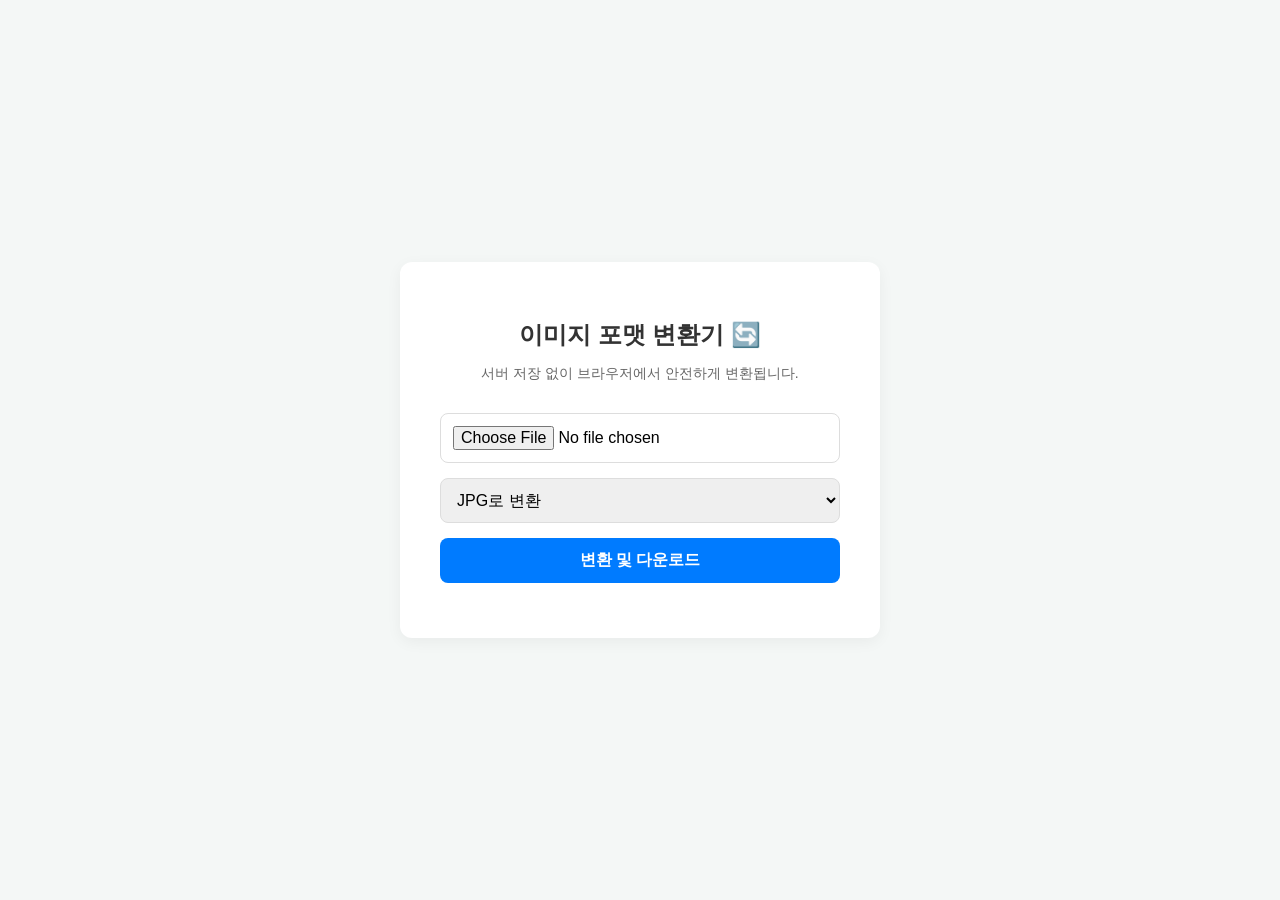
==== commit e6024b8b: "Update index.html" ====
--- a/index.html
+++ b/index.html
@@ -1,342 +1,127 @@
-<!doctype html>
+<!DOCTYPE html>
 <html lang="ko">
 <head>
-  <meta charset="UTF-8" />
-  <meta name="viewport" content="width=device-width, initial-scale=1.0" />
-  <title>툴모아</title>
-  <meta name="description" content="영상, 이미지, PDF, 파일 변환 도구를 바로 사용할 수 있는 온라인 도구 모음" />
-  <link rel="stylesheet" href="./styles.css" />
-  
-  <!-- 🌟 도구 실행 화면(iframe)을 위한 추가 스타일 -->
-  <style>
-    .tool-frame-container {
-      display: none; /* 초기에는 숨김 */
-      width: 100%;
-      height: 75vh; /* 화면 높이의 75% 차지 */
-      margin-top: 10px;
-      border: 1px solid #e2e8f0;
-      border-radius: 12px;
-      overflow: hidden;
-      background: #ffffff;
-      box-shadow: 0 4px 6px rgba(0,0,0,0.05);
-    }
-    
-    #toolFrame {
-      width: 100%;
-      height: 100%;
-      border: none;
-    }
-
-    .hide-grid {
-      display: none !important;
-    }
-
-    .back-btn {
-      display: none; /* 초기에는 숨김 */
-      margin-bottom: 20px;
-      padding: 10px 20px;
-      background-color: #f1f5f9;
-      color: #334155;
-      border: 1px solid #cbd5e1;
-      border-radius: 8px;
-      cursor: pointer;
-      font-weight: 600;
-      font-size: 14px;
-      transition: all 0.2s ease;
-    }
-    .back-btn:hover {
-      background-color: #e2e8f0;
-      color: #0f172a;
-    }
-  </style>
+    <meta charset="UTF-8">
+    <meta name="viewport" content="width=device-width, initial-scale=1.0">
+    <title>초간단 이미지 변환기 | ToolMoa</title>
+    <style>
+        body {
+            font-family: 'Pretendard', sans-serif;
+            background-color: #f4f7f6;
+            display: flex;
+            justify-content: center;
+            align-items: center;
+            height: 100vh;
+            margin: 0;
+        }
+        .tool-container {
+            background-color: #ffffff;
+            padding: 40px;
+            border-radius: 12px;
+            box-shadow: 0 4px 15px rgba(0,0,0,0.05);
+            text-align: center;
+            width: 100%;
+            max-width: 400px;
+        }
+        h1 {
+            font-size: 24px;
+            color: #333;
+            margin-bottom: 10px;
+        }
+        p {
+            color: #666;
+            font-size: 14px;
+            margin-bottom: 30px;
+        }
+        input[type="file"], select, button {
+            width: 100%;
+            padding: 12px;
+            margin-bottom: 15px;
+            border: 1px solid #ddd;
+            border-radius: 8px;
+            box-sizing: border-box;
+            font-size: 16px;
+        }
+        button {
+            background-color: #007BFF;
+            color: white;
+            border: none;
+            cursor: pointer;
+            font-weight: bold;
+            transition: background-color 0.3s;
+        }
+        button:hover {
+            background-color: #0056b3;
+        }
+    </style>
 </head>
 <body>
-  <header class="site-header">
-    <div class="header-main">
-      <!-- 🌟 로고 클릭 시에도 도구 목록으로 돌아오도록 이벤트 추가 -->
-      <a href="#" class="brand" aria-label="툴모아 홈" onclick="showGrid(); return false;">
-        <span class="brand-logo" aria-hidden="true">
-          <svg viewBox="0 0 48 48" role="img">
-            <rect x="8" y="8" width="14" height="14" rx="4"></rect>
-            <rect x="26" y="8" width="14" height="14" rx="4"></rect>
-            <rect x="8" y="26" width="14" height="14" rx="4"></rect>
-            <rect x="26" y="26" width="14" height="14" rx="4"></rect>
-          </svg>
-        </span>
-        <span class="brand-name">툴모아</span>
-      </a>
 
-      <div class="header-actions">
-        <button class="search-toggle" type="button" aria-label="검색 열기">
-          <svg viewBox="0 0 24 24" aria-hidden="true"><circle cx="11" cy="11" r="7"></circle><path d="m20 20-4-4"></path></svg>
-        </button>
-        <button class="mobile-menu-button" type="button" aria-label="메뉴 열기" aria-expanded="false">
-          <span></span><span></span><span></span>
-        </button>
-      </div>
+    <div class="tool-container">
+        <h1>이미지 포맷 변환기 🔄</h1>
+        <p>서버 저장 없이 브라우저에서 안전하게 변환됩니다.</p>
+
+        <!-- 1. 파일 선택 -->
+        <input type="file" id="imageInput" accept="image/*">
+
+        <!-- 2. 변환할 포맷 선택 -->
+        <select id="formatSelect">
+            <option value="image/jpeg">JPG로 변환</option>
+            <option value="image/png">PNG로 변환</option>
+            <option value="image/webp">WEBP로 변환 (추천)</option>
+        </select>
+
+        <!-- 3. 변환 버튼 -->
+        <button id="convertBtn">변환 및 다운로드</button>
+
+        <!-- 변환 처리를 위한 숨겨진 캔버스 -->
+        <canvas id="canvas" style="display:none;"></canvas>
     </div>
 
-    <nav class="category-nav" aria-label="도구 카테고리">
-      <div class="nav-inner">
-        <!-- 🌟 전체 도구 클릭 시에도 도구 목록 띄우기 -->
-        <button class="category-button active" type="button" data-category="all" onclick="showGrid()">전체 도구</button>
+    <script>
+        const imageInput = document.getElementById('imageInput');
+        const formatSelect = document.getElementById('formatSelect');
+        const convertBtn = document.getElementById('convertBtn');
+        const canvas = document.getElementById('canvas');
+        const ctx = canvas.getContext('2d');
 
-         <div class="category-item">
-          <button class="category-button dropdown-trigger" type="button" aria-expanded="false">
-            이미지
-            <svg viewBox="0 0 20 20" aria-hidden="true"><path d="m6 8 4 4 4-4"></path></svg>
-          </button>
-          <div class="dropdown-menu">
-            <a href="#" data-tool="image-compress"><strong>이미지 압축</strong><span>화질을 유지하며 용량 줄이기</span></a>
-            <a href="#" data-tool="image-resize"><strong>크기 조절</strong><span>가로·세로 크기 변경</span></a>
-            <!-- 🌟 이미지 변환 메뉴: iframe 타겟 지정 및 클릭 이벤트 추가 -->
-            <a href="image_convert/" target="toolFrame" data-tool="image-convert" onclick="showIframe()"><strong>이미지 변환</strong><span>JPG, PNG, WEBP 변환</span></a>
-            <a href="#" data-tool="image-background"><strong>배경 제거</strong><span>사진 배경 자동 제거</span></a>
-            <a href="#" data-tool="image-crop"><strong>이미지 자르기</strong><span>원하는 영역만 잘라내기</span></a>
-          </div>
-        </div>
-        
-        <div class="category-item">
-          <button class="category-button dropdown-trigger" type="button" aria-expanded="false">
-            AI 도구
-            <svg viewBox="0 0 20 20" aria-hidden="true"><path d="m6 8 4 4 4-4"></path></svg>
-          </button>
-          <div class="dropdown-menu">
-            <a href="https://myunghoon3847-maker.github.io/Lumen/" target="_blank" rel="noopener noreferrer">
-              <strong>루멘 AI</strong><span>AI 도구 바로가기</span>
-            </a>
-          </div>
-        </div>
+        convertBtn.addEventListener('click', () => {
+            // 파일이 선택되었는지 확인
+            if (!imageInput.files[0]) {
+                alert('변환할 이미지를 먼저 선택해주세요!');
+                return;
+            }
 
-        <div class="category-item">
-          <button class="category-button dropdown-trigger" type="button" aria-expanded="false">
-            외국어
-            <svg viewBox="0 0 20 20" aria-hidden="true"><path d="m6 8 4 4 4-4"></path></svg>
-          </button>
-          <div class="dropdown-menu">
-            <a href="https://myunghoon3847-maker.github.io/harunihon/" target="_blank" rel="noopener noreferrer">
-              <strong>하루니혼</strong><span>일본어 학습 도구 바로가기</span>
-            </a>
-          </div>
-        </div>
+            const file = imageInput.files[0];
+            const reader = new FileReader();
 
-        <div class="category-item">
-          <button class="category-button dropdown-trigger" type="button" aria-expanded="false">
-            영상
-            <svg viewBox="0 0 20 20" aria-hidden="true"><path d="m6 8 4 4 4-4"></path></svg>
-          </button>
-          <div class="dropdown-menu">
-            <a href="#" data-tool="video-compress"><strong>영상 압축</strong><span>동영상 용량 줄이기</span></a>
-            <a href="#" data-tool="video-convert"><strong>영상 변환</strong><span>MP4, MOV, AVI 변환</span></a>
-            <a href="#" data-tool="video-cut"><strong>영상 자르기</strong><span>구간 선택 및 저장</span></a>
-            <a href="#" data-tool="video-audio"><strong>오디오 추출</strong><span>영상에서 MP3 추출</span></a>
-            <a href="#" data-tool="video-gif"><strong>GIF 만들기</strong><span>영상 구간을 GIF로 변환</span></a>
-          </div>
-        </div>
+            // 파일을 읽은 후 실행될 로직
+            reader.onload = function(event) {
+                const img = new Image();
+                img.onload = function() {
+                    // 캔버스 크기를 원본 이미지 크기와 동일하게 설정
+                    canvas.width = img.width;
+                    canvas.height = img.height;
+                    
+                    // 캔버스에 이미지 그리기
+                    ctx.drawImage(img, 0, 0);
 
-        <div class="category-item">
-          <button class="category-button dropdown-trigger" type="button" aria-expanded="false">
-            파일 변환
-            <svg viewBox="0 0 20 20" aria-hidden="true"><path d="m6 8 4 4 4-4"></path></svg>
-          </button>
-          <div class="dropdown-menu wide">
-            <div class="dropdown-group">
-              <span class="dropdown-title">문서 변환</span>
-              <a href="#" data-tool="pdf-word"><strong>PDF → Word</strong><span>PDF를 DOCX로 변환</span></a>
-              <a href="#" data-tool="word-pdf"><strong>Word → PDF</strong><span>DOCX를 PDF로 변환</span></a>
-              <a href="#" data-tool="excel-pdf"><strong>Excel → PDF</strong><span>스프레드시트를 PDF로 변환</span></a>
-            </div>
-            <div class="dropdown-group">
-              <span class="dropdown-title">미디어 변환</span>
-              <a href="#" data-tool="audio-convert"><strong>오디오 변환</strong><span>MP3, WAV, M4A 변환</span></a>
-              <a href="#" data-tool="archive-convert"><strong>압축 파일 변환</strong><span>ZIP, RAR, 7Z 변환</span></a>
-              <a href="#" data-tool="ebook-convert"><strong>전자책 변환</strong><span>EPUB, MOBI, PDF 변환</span></a>
-            </div>
-          </div>
-        </div>
+                    // 선택한 포맷으로 변환 (품질은 0.9로 설정)
+                    const format = formatSelect.value;
+                    const extension = format.split('/')[1]; 
+                    const newDataUrl = canvas.toDataURL(format, 0.9);
 
-        <div class="category-item">
-          <button class="category-button dropdown-trigger" type="button" aria-expanded="false">
-            PDF
-            <svg viewBox="0 0 20 20" aria-hidden="true"><path d="m6 8 4 4 4-4"></path></svg>
-          </button>
-          <div class="dropdown-menu">
-            <a href="#" data-tool="pdf-merge"><strong>PDF 합치기</strong><span>여러 PDF를 하나로</span></a>
-            <a href="#" data-tool="pdf-split"><strong>PDF 나누기</strong><span>필요한 페이지만 분리</span></a>
-            <a href="#" data-tool="pdf-compress"><strong>PDF 압축</strong><span>PDF 파일 용량 줄이기</span></a>
-            <a href="#" data-tool="pdf-image"><strong>PDF → 이미지</strong><span>페이지를 JPG로 변환</span></a>
-          </div>
-        </div>
+                    // 다운로드 링크 생성 및 자동 클릭
+                    const link = document.createElement('a');
+                    link.download = `ToolMoa_converted.${extension}`;
+                    link.href = newDataUrl;
+                    link.click();
+                }
+                img.src = event.target.result;
+            }
+            reader.readAsDataURL(file);
+        });
+    </script>
 
-        <div class="category-item">
-          <button class="category-button dropdown-trigger" type="button" aria-expanded="false">
-            오디오
-            <svg viewBox="0 0 20 20" aria-hidden="true"><path d="m6 8 4 4 4-4"></path></svg>
-          </button>
-          <div class="dropdown-menu">
-            <a href="#" data-tool="audio-compress"><strong>오디오 압축</strong><span>음질과 용량 조절</span></a>
-            <a href="#" data-tool="audio-cut"><strong>오디오 자르기</strong><span>원하는 구간만 저장</span></a>
-            <a href="#" data-tool="audio-merge"><strong>오디오 합치기</strong><span>여러 파일 이어 붙이기</span></a>
-            <a href="#" data-tool="audio-convert"><strong>오디오 변환</strong><span>MP3, WAV, M4A 변환</span></a>
-          </div>
-        </div>
-
-        <div class="category-item">
-          <button class="category-button dropdown-trigger" type="button" aria-expanded="false">
-            기타 도구
-            <svg viewBox="0 0 20 20" aria-hidden="true"><path d="m6 8 4 4 4-4"></path></svg>
-          </button>
-          <div class="dropdown-menu align-right">
-            <a href="#" data-tool="qr"><strong>QR 코드 만들기</strong><span>링크·텍스트 QR 생성</span></a>
-            <a href="#" data-tool="text"><strong>텍스트 정리</strong><span>공백·줄바꿈 정리</span></a>
-            <a href="#" data-tool="password"><strong>비밀번호 생성</strong><span>강력한 비밀번호 만들기</span></a>
-            <a href="#" data-tool="color"><strong>색상 코드 변환</strong><span>HEX, RGB, HSL 변환</span></a>
-          </div>
-        </div>
-      </div>
-    </nav>
-
-    <div class="mobile-category-panel" aria-hidden="true">
-      <button class="mobile-category-title" type="button" data-mobile-target="ai-tools">AI 도구 <span>+</span></button>
-      <div class="mobile-submenu" id="ai-tools"><a href="https://myunghoon3847-maker.github.io/Lumen/" target="_blank" rel="noopener noreferrer">루멘 AI</a></div>
-      <button class="mobile-category-title" type="button" data-mobile-target="language-tools">외국어 <span>+</span></button>
-      <div class="mobile-submenu" id="language-tools"><a href="https://myunghoon3847-maker.github.io/harunihon/" target="_blank" rel="noopener noreferrer">하루니혼</a></div>
-      <button class="mobile-category-title" type="button" data-mobile-target="video">영상 <span>+</span></button>
-      <div class="mobile-submenu" id="video"><a href="#">영상 압축</a><a href="#">영상 변환</a><a href="#">영상 자르기</a><a href="#">오디오 추출</a></div>
-      <!-- 🌟 모바일 이미지 변환 메뉴에도 적용 -->
-      <button class="mobile-category-title" type="button" data-mobile-target="image">이미지 <span>+</span></button>
-      <div class="mobile-submenu" id="image">
-        <a href="#">이미지 압축</a>
-        <a href="#">크기 조절</a>
-        <a href="image_convert/" target="toolFrame" onclick="showIframe()">이미지 변환</a>
-        <a href="#">배경 제거</a>
-      </div>
-      <button class="mobile-category-title" type="button" data-mobile-target="convert">파일 변환 <span>+</span></button>
-      <div class="mobile-submenu" id="convert"><a href="#">PDF → Word</a><a href="#">Word → PDF</a><a href="#">오디오 변환</a><a href="#">압축 파일 변환</a></div>
-      <button class="mobile-category-title" type="button" data-mobile-target="pdf">PDF <span>+</span></button>
-      <div class="mobile-submenu" id="pdf"><a href="#">PDF 합치기</a><a href="#">PDF 나누기</a><a href="#">PDF 압축</a><a href="#">PDF → 이미지</a></div>
-      <button class="mobile-category-title" type="button" data-mobile-target="audio">오디오 <span>+</span></button>
-      <div class="mobile-submenu" id="audio"><a href="#">오디오 압축</a><a href="#">오디오 자르기</a><a href="#">오디오 합치기</a><a href="#">오디오 변환</a></div>
-    </div>
-  </header>
-
-  <main>
-    <section class="search-section">
-      <div class="search-wrap" id="searchWrap">
-        <svg viewBox="0 0 24 24" aria-hidden="true"><circle cx="11" cy="11" r="7"></circle><path d="m20 20-4-4"></path></svg>
-        <input id="toolSearch" type="search" placeholder="필요한 도구 검색" autocomplete="off" />
-      </div>
-    </section>
-
-    <section class="tools-section">
-      <div class="section-heading">
-        <h1 id="pageTitle">온라인 도구</h1>
-        <span id="resultCount">15개 도구</span>
-      </div>
-
-      <!-- 🌟 뒤로 가기 버튼 -->
-      <button id="backBtn" class="back-btn" onclick="showGrid()">← 도구 목록으로 돌아가기</button>
-
-      <!-- 기존 도구 그리드 -->
-      <div class="tool-grid" id="toolGrid">
-
-        <a href="https://myunghoon3847-maker.github.io/Lumen/" target="_blank" rel="noopener noreferrer" class="tool-card" data-name="루멘 AI 인공지능 도구" data-category="AI 도구">
-          <span class="tool-icon ai">AI</span><span><strong>루멘 AI</strong><small>AI 도구 바로가기</small></span>
-        </a>
-        <a href="https://myunghoon3847-maker.github.io/harunihon/" target="_blank" rel="noopener noreferrer" class="tool-card" data-name="하루니혼 일본어 외국어 학습" data-category="외국어">
-          <span class="tool-icon language">あ</span><span><strong>하루니혼</strong><small>일본어 학습 도구 바로가기</small></span>
-        </a>
-        
-        <!-- 🌟 이미지 변환기 카드를 그리드에도 추가했습니다 -->
-        <a href="image_convert/" target="toolFrame" class="tool-card" data-name="이미지 변환 변환기 JPG PNG WEBP" data-category="이미지" onclick="showIframe()">
-            <span class="tool-icon image">🔄</span><span><strong>이미지 변환</strong><small>JPG, PNG, WEBP 변환</small></span>
-        </a>
-
-        <a href="#" class="tool-card" data-name="영상 압축 동영상 용량 줄이기" data-category="영상">
-          <span class="tool-icon video">▶</span><span><strong>영상 압축</strong><small>동영상 용량 줄이기</small></span>
-        </a>
-        <a href="#" class="tool-card" data-name="영상 변환 MP4 MOV AVI" data-category="영상">
-          <span class="tool-icon video">↔</span><span><strong>영상 변환</strong><small>MP4, MOV, AVI 변환</small></span>
-        </a>
-        <a href="#" class="tool-card" data-name="이미지 압축 JPG PNG WEBP" data-category="이미지">
-          <span class="tool-icon image">▧</span><span><strong>이미지 압축</strong><small>화질을 유지하며 용량 줄이기</small></span>
-        </a>
-        <a href="#" class="tool-card" data-name="이미지 크기 조절 리사이즈" data-category="이미지">
-          <span class="tool-icon image">↗</span><span><strong>이미지 크기 조절</strong><small>가로·세로 크기 변경</small></span>
-        </a>
-        <a href="#" class="tool-card" data-name="이미지 배경 제거 누끼" data-category="이미지">
-          <span class="tool-icon image">✦</span><span><strong>배경 제거</strong><small>사진 배경 자동 제거</small></span>
-        </a>
-        <a href="#" class="tool-card" data-name="PDF Word 변환" data-category="파일 변환">
-          <span class="tool-icon file">W</span><span><strong>PDF → Word</strong><small>PDF를 DOCX로 변환</small></span>
-        </a>
-        <a href="#" class="tool-card" data-name="Word PDF 변환" data-category="파일 변환">
-          <span class="tool-icon file">P</span><span><strong>Word → PDF</strong><small>DOCX를 PDF로 변환</small></span>
-        </a>
-        <a href="#" class="tool-card" data-name="PDF 합치기 병합" data-category="PDF">
-          <span class="tool-icon pdf">＋</span><span><strong>PDF 합치기</strong><small>여러 PDF를 하나로</small></span>
-        </a>
-        <a href="#" class="tool-card" data-name="PDF 나누기 분할" data-category="PDF">
-          <span class="tool-icon pdf">÷</span><span><strong>PDF 나누기</strong><small>필요한 페이지만 분리</small></span>
-        </a>
-        <a href="#" class="tool-card" data-name="PDF 압축 용량" data-category="PDF">
-          <span class="tool-icon pdf">↓</span><span><strong>PDF 압축</strong><small>PDF 파일 용량 줄이기</small></span>
-        </a>
-        <a href="#" class="tool-card" data-name="오디오 변환 MP3 WAV M4A" data-category="오디오">
-          <span class="tool-icon audio">♫</span><span><strong>오디오 변환</strong><small>MP3, WAV, M4A 변환</small></span>
-        </a>
-        <a href="#" class="tool-card" data-name="QR 코드 생성 만들기" data-category="기타 도구">
-          <span class="tool-icon etc">▦</span><span><strong>QR 코드 만들기</strong><small>링크·텍스트 QR 생성</small></span>
-        </a>
-      </div>
-
-      <div class="empty-state" id="emptyState" hidden>검색 결과가 없습니다.</div>
-
-      <!-- 🌟 도구가 실행될 iframe 영역 (평소엔 숨겨짐) -->
-      <div class="tool-frame-container" id="iframeContainer">
-        <iframe name="toolFrame" id="toolFrame"></iframe>
-      </div>
-
-    </section>
-  </main>
-
-  <script src="./script.js"></script>
-
-  <!-- 🌟 화면 전환 및 제어를 위한 자바스크립트 -->
-  <script>
-    const toolGrid = document.getElementById('toolGrid');
-    const iframeContainer = document.getElementById('iframeContainer');
-    const backBtn = document.getElementById('backBtn');
-    const pageTitle = document.getElementById('pageTitle');
-    const resultCount = document.getElementById('resultCount');
-    const searchWrap = document.getElementById('searchWrap');
-
-    // 1. 도구(iframe)를 보여주는 함수
-    function showIframe() {
-      toolGrid.classList.add('hide-grid'); // 그리드 목록 숨기기
-      iframeContainer.style.display = 'block'; // 아이프레임(도구 화면) 보이기
-      backBtn.style.display = 'inline-block'; // 뒤로가기 버튼 보이기
-      
-      // 타이틀 및 검색창 UI 변경
-      pageTitle.innerText = '도구 실행 중 🛠️';
-      resultCount.style.display = 'none';
-      if(searchWrap) searchWrap.style.display = 'none'; 
-    }
-
-    // 2. 메인 화면(그리드 목록)으로 돌아가는 함수
-    function showGrid() {
-      toolGrid.classList.remove('hide-grid'); // 그리드 목록 다시 보이기
-      iframeContainer.style.display = 'none'; // 아이프레임 숨기기
-      backBtn.style.display = 'none'; // 뒤로가기 버튼 숨기기
-      
-      // 아이프레임 내부에 열려있던 페이지 초기화
-      document.getElementById('toolFrame').src = '';
-
-      // 타이틀 및 검색창 UI 원상복구
-      pageTitle.innerText = '온라인 도구';
-      resultCount.style.display = 'inline-block';
-      if(searchWrap) searchWrap.style.display = 'flex';
-    }
-  </script>
 </body>
-</html>+</html>
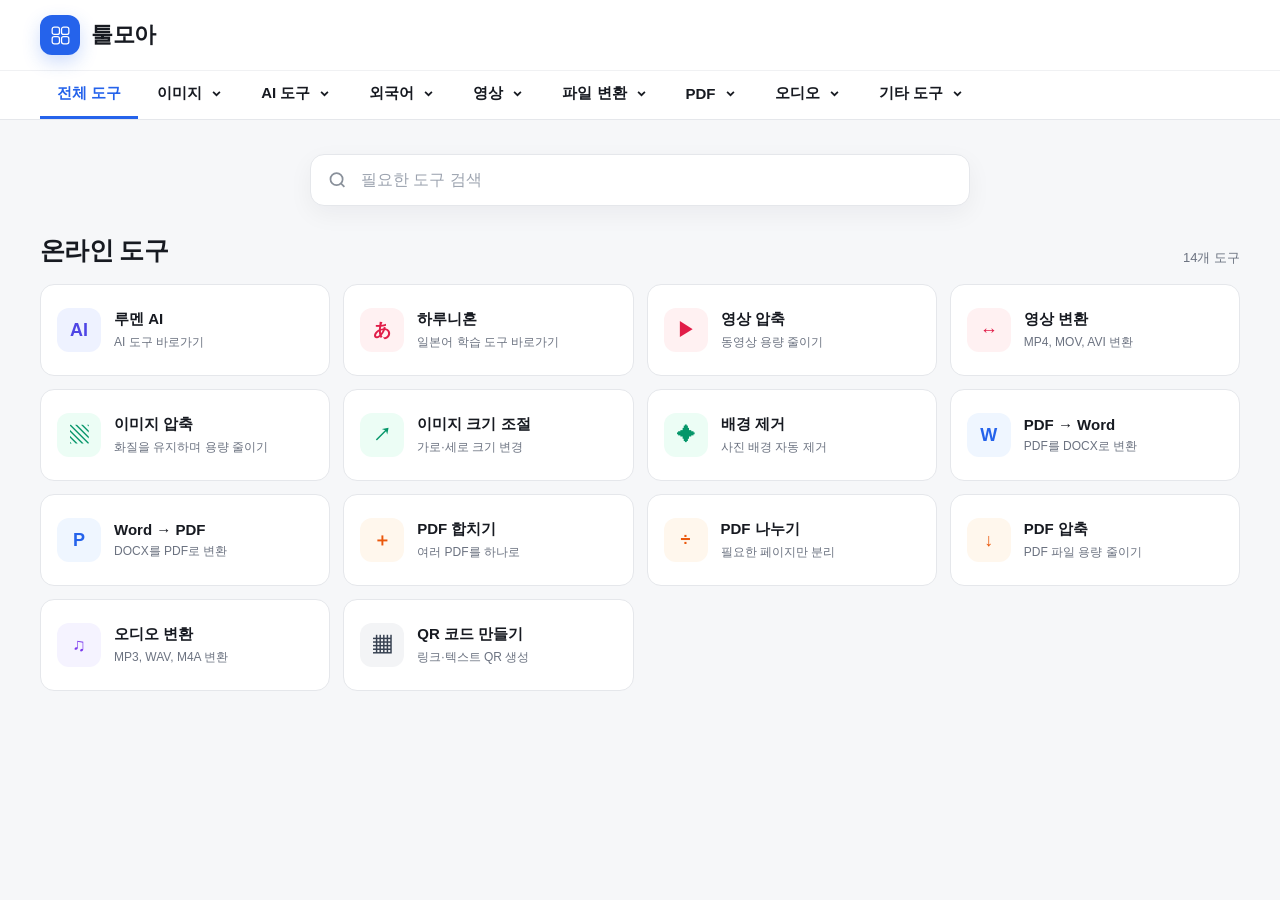
==== commit 50a04b8b: "Update index.html" ====
--- a/index.html
+++ b/index.html
@@ -1,127 +1,239 @@
-<!DOCTYPE html>
+<!doctype html>
 <html lang="ko">
 <head>
-    <meta charset="UTF-8">
-    <meta name="viewport" content="width=device-width, initial-scale=1.0">
-    <title>초간단 이미지 변환기 | ToolMoa</title>
-    <style>
-        body {
-            font-family: 'Pretendard', sans-serif;
-            background-color: #f4f7f6;
-            display: flex;
-            justify-content: center;
-            align-items: center;
-            height: 100vh;
-            margin: 0;
-        }
-        .tool-container {
-            background-color: #ffffff;
-            padding: 40px;
-            border-radius: 12px;
-            box-shadow: 0 4px 15px rgba(0,0,0,0.05);
-            text-align: center;
-            width: 100%;
-            max-width: 400px;
-        }
-        h1 {
-            font-size: 24px;
-            color: #333;
-            margin-bottom: 10px;
-        }
-        p {
-            color: #666;
-            font-size: 14px;
-            margin-bottom: 30px;
-        }
-        input[type="file"], select, button {
-            width: 100%;
-            padding: 12px;
-            margin-bottom: 15px;
-            border: 1px solid #ddd;
-            border-radius: 8px;
-            box-sizing: border-box;
-            font-size: 16px;
-        }
-        button {
-            background-color: #007BFF;
-            color: white;
-            border: none;
-            cursor: pointer;
-            font-weight: bold;
-            transition: background-color 0.3s;
-        }
-        button:hover {
-            background-color: #0056b3;
-        }
-    </style>
+  <meta charset="UTF-8" />
+  <meta name="viewport" content="width=device-width, initial-scale=1.0" />
+  <title>툴모아</title>
+  <meta name="description" content="영상, 이미지, PDF, 파일 변환 도구를 바로 사용할 수 있는 온라인 도구 모음" />
+  <link rel="stylesheet" href="./styles.css" />
 </head>
 <body>
-
-    <div class="tool-container">
-        <h1>이미지 포맷 변환기 🔄</h1>
-        <p>서버 저장 없이 브라우저에서 안전하게 변환됩니다.</p>
-
-        <!-- 1. 파일 선택 -->
-        <input type="file" id="imageInput" accept="image/*">
-
-        <!-- 2. 변환할 포맷 선택 -->
-        <select id="formatSelect">
-            <option value="image/jpeg">JPG로 변환</option>
-            <option value="image/png">PNG로 변환</option>
-            <option value="image/webp">WEBP로 변환 (추천)</option>
-        </select>
-
-        <!-- 3. 변환 버튼 -->
-        <button id="convertBtn">변환 및 다운로드</button>
-
-        <!-- 변환 처리를 위한 숨겨진 캔버스 -->
-        <canvas id="canvas" style="display:none;"></canvas>
+  <header class="site-header">
+    <div class="header-main">
+      <a href="#" class="brand" aria-label="툴모아 홈">
+        <span class="brand-logo" aria-hidden="true">
+          <svg viewBox="0 0 48 48" role="img">
+            <rect x="8" y="8" width="14" height="14" rx="4"></rect>
+            <rect x="26" y="8" width="14" height="14" rx="4"></rect>
+            <rect x="8" y="26" width="14" height="14" rx="4"></rect>
+            <rect x="26" y="26" width="14" height="14" rx="4"></rect>
+          </svg>
+        </span>
+        <span class="brand-name">툴모아</span>
+      </a>
+
+      <div class="header-actions">
+        <button class="search-toggle" type="button" aria-label="검색 열기">
+          <svg viewBox="0 0 24 24" aria-hidden="true"><circle cx="11" cy="11" r="7"></circle><path d="m20 20-4-4"></path></svg>
+        </button>
+        <button class="mobile-menu-button" type="button" aria-label="메뉴 열기" aria-expanded="false">
+          <span></span><span></span><span></span>
+        </button>
+      </div>
     </div>
 
-    <script>
-        const imageInput = document.getElementById('imageInput');
-        const formatSelect = document.getElementById('formatSelect');
-        const convertBtn = document.getElementById('convertBtn');
-        const canvas = document.getElementById('canvas');
-        const ctx = canvas.getContext('2d');
-
-        convertBtn.addEventListener('click', () => {
-            // 파일이 선택되었는지 확인
-            if (!imageInput.files[0]) {
-                alert('변환할 이미지를 먼저 선택해주세요!');
-                return;
-            }
-
-            const file = imageInput.files[0];
-            const reader = new FileReader();
-
-            // 파일을 읽은 후 실행될 로직
-            reader.onload = function(event) {
-                const img = new Image();
-                img.onload = function() {
-                    // 캔버스 크기를 원본 이미지 크기와 동일하게 설정
-                    canvas.width = img.width;
-                    canvas.height = img.height;
-                    
-                    // 캔버스에 이미지 그리기
-                    ctx.drawImage(img, 0, 0);
-
-                    // 선택한 포맷으로 변환 (품질은 0.9로 설정)
-                    const format = formatSelect.value;
-                    const extension = format.split('/')[1]; 
-                    const newDataUrl = canvas.toDataURL(format, 0.9);
-
-                    // 다운로드 링크 생성 및 자동 클릭
-                    const link = document.createElement('a');
-                    link.download = `ToolMoa_converted.${extension}`;
-                    link.href = newDataUrl;
-                    link.click();
-                }
-                img.src = event.target.result;
-            }
-            reader.readAsDataURL(file);
-        });
-    </script>
-
+    <nav class="category-nav" aria-label="도구 카테고리">
+      <div class="nav-inner">
+        <button class="category-button active" type="button" data-category="all">전체 도구</button>
+
+         <div class="category-item">
+          <button class="category-button dropdown-trigger" type="button" aria-expanded="false">
+            이미지
+            <svg viewBox="0 0 20 20" aria-hidden="true"><path d="m6 8 4 4 4-4"></path></svg>
+          </button>
+          <div class="dropdown-menu">
+            <a href="#" data-tool="image-compress"><strong>이미지 압축</strong><span>화질을 유지하며 용량 줄이기</span></a>
+            <a href="#" data-tool="image-resize"><strong>크기 조절</strong><span>가로·세로 크기 변경</span></a>
+            <a href="image_convert/" data-tool="image-convert"><strong>이미지 변환</strong><span>JPG, PNG, WEBP 변환</span></a>
+            <a href="#" data-tool="image-background"><strong>배경 제거</strong><span>사진 배경 자동 제거</span></a>
+            <a href="#" data-tool="image-crop"><strong>이미지 자르기</strong><span>원하는 영역만 잘라내기</span></a>
+          </div>
+        </div>
+        
+        <div class="category-item">
+          <button class="category-button dropdown-trigger" type="button" aria-expanded="false">
+            AI 도구
+            <svg viewBox="0 0 20 20" aria-hidden="true"><path d="m6 8 4 4 4-4"></path></svg>
+          </button>
+          <div class="dropdown-menu">
+            <a href="https://myunghoon3847-maker.github.io/Lumen/" target="_blank" rel="noopener noreferrer">
+              <strong>루멘 AI</strong><span>AI 도구 바로가기</span>
+            </a>
+          </div>
+        </div>
+
+        <div class="category-item">
+          <button class="category-button dropdown-trigger" type="button" aria-expanded="false">
+            외국어
+            <svg viewBox="0 0 20 20" aria-hidden="true"><path d="m6 8 4 4 4-4"></path></svg>
+          </button>
+          <div class="dropdown-menu">
+            <a href="https://myunghoon3847-maker.github.io/harunihon/" target="_blank" rel="noopener noreferrer">
+              <strong>하루니혼</strong><span>일본어 학습 도구 바로가기</span>
+            </a>
+          </div>
+        </div>
+
+        <div class="category-item">
+          <button class="category-button dropdown-trigger" type="button" aria-expanded="false">
+            영상
+            <svg viewBox="0 0 20 20" aria-hidden="true"><path d="m6 8 4 4 4-4"></path></svg>
+          </button>
+          <div class="dropdown-menu">
+            <a href="#" data-tool="video-compress"><strong>영상 압축</strong><span>동영상 용량 줄이기</span></a>
+            <a href="#" data-tool="video-convert"><strong>영상 변환</strong><span>MP4, MOV, AVI 변환</span></a>
+            <a href="#" data-tool="video-cut"><strong>영상 자르기</strong><span>구간 선택 및 저장</span></a>
+            <a href="#" data-tool="video-audio"><strong>오디오 추출</strong><span>영상에서 MP3 추출</span></a>
+            <a href="#" data-tool="video-gif"><strong>GIF 만들기</strong><span>영상 구간을 GIF로 변환</span></a>
+          </div>
+        </div>
+
+        <div class="category-item">
+          <button class="category-button dropdown-trigger" type="button" aria-expanded="false">
+            파일 변환
+            <svg viewBox="0 0 20 20" aria-hidden="true"><path d="m6 8 4 4 4-4"></path></svg>
+          </button>
+          <div class="dropdown-menu wide">
+            <div class="dropdown-group">
+              <span class="dropdown-title">문서 변환</span>
+              <a href="#" data-tool="pdf-word"><strong>PDF → Word</strong><span>PDF를 DOCX로 변환</span></a>
+              <a href="#" data-tool="word-pdf"><strong>Word → PDF</strong><span>DOCX를 PDF로 변환</span></a>
+              <a href="#" data-tool="excel-pdf"><strong>Excel → PDF</strong><span>스프레드시트를 PDF로 변환</span></a>
+            </div>
+            <div class="dropdown-group">
+              <span class="dropdown-title">미디어 변환</span>
+              <a href="#" data-tool="audio-convert"><strong>오디오 변환</strong><span>MP3, WAV, M4A 변환</span></a>
+              <a href="#" data-tool="archive-convert"><strong>압축 파일 변환</strong><span>ZIP, RAR, 7Z 변환</span></a>
+              <a href="#" data-tool="ebook-convert"><strong>전자책 변환</strong><span>EPUB, MOBI, PDF 변환</span></a>
+            </div>
+          </div>
+        </div>
+
+        <div class="category-item">
+          <button class="category-button dropdown-trigger" type="button" aria-expanded="false">
+            PDF
+            <svg viewBox="0 0 20 20" aria-hidden="true"><path d="m6 8 4 4 4-4"></path></svg>
+          </button>
+          <div class="dropdown-menu">
+            <a href="#" data-tool="pdf-merge"><strong>PDF 합치기</strong><span>여러 PDF를 하나로</span></a>
+            <a href="#" data-tool="pdf-split"><strong>PDF 나누기</strong><span>필요한 페이지만 분리</span></a>
+            <a href="#" data-tool="pdf-compress"><strong>PDF 압축</strong><span>PDF 파일 용량 줄이기</span></a>
+            <a href="#" data-tool="pdf-image"><strong>PDF → 이미지</strong><span>페이지를 JPG로 변환</span></a>
+          </div>
+        </div>
+
+        <div class="category-item">
+          <button class="category-button dropdown-trigger" type="button" aria-expanded="false">
+            오디오
+            <svg viewBox="0 0 20 20" aria-hidden="true"><path d="m6 8 4 4 4-4"></path></svg>
+          </button>
+          <div class="dropdown-menu">
+            <a href="#" data-tool="audio-compress"><strong>오디오 압축</strong><span>음질과 용량 조절</span></a>
+            <a href="#" data-tool="audio-cut"><strong>오디오 자르기</strong><span>원하는 구간만 저장</span></a>
+            <a href="#" data-tool="audio-merge"><strong>오디오 합치기</strong><span>여러 파일 이어 붙이기</span></a>
+            <a href="#" data-tool="audio-convert"><strong>오디오 변환</strong><span>MP3, WAV, M4A 변환</span></a>
+          </div>
+        </div>
+
+        <div class="category-item">
+          <button class="category-button dropdown-trigger" type="button" aria-expanded="false">
+            기타 도구
+            <svg viewBox="0 0 20 20" aria-hidden="true"><path d="m6 8 4 4 4-4"></path></svg>
+          </button>
+          <div class="dropdown-menu align-right">
+            <a href="#" data-tool="qr"><strong>QR 코드 만들기</strong><span>링크·텍스트 QR 생성</span></a>
+            <a href="#" data-tool="text"><strong>텍스트 정리</strong><span>공백·줄바꿈 정리</span></a>
+            <a href="#" data-tool="password"><strong>비밀번호 생성</strong><span>강력한 비밀번호 만들기</span></a>
+            <a href="#" data-tool="color"><strong>색상 코드 변환</strong><span>HEX, RGB, HSL 변환</span></a>
+          </div>
+        </div>
+      </div>
+    </nav>
+
+    <div class="mobile-category-panel" aria-hidden="true">
+
+      <button class="mobile-category-title" type="button" data-mobile-target="ai-tools">AI 도구 <span>+</span></button>
+      <div class="mobile-submenu" id="ai-tools"><a href="https://myunghoon3847-maker.github.io/Lumen/" target="_blank" rel="noopener noreferrer">루멘 AI</a></div>
+      <button class="mobile-category-title" type="button" data-mobile-target="language-tools">외국어 <span>+</span></button>
+      <div class="mobile-submenu" id="language-tools"><a href="https://myunghoon3847-maker.github.io/harunihon/" target="_blank" rel="noopener noreferrer">하루니혼</a></div>
+      <button class="mobile-category-title" type="button" data-mobile-target="video">영상 <span>+</span></button>
+      <div class="mobile-submenu" id="video"><a href="#">영상 압축</a><a href="#">영상 변환</a><a href="#">영상 자르기</a><a href="#">오디오 추출</a></div>
+      <button class="mobile-category-title" type="button" data-mobile-target="image">이미지 <span>+</span></button>
+      <div class="mobile-submenu" id="image"><a href="#">이미지 압축</a><a href="#">크기 조절</a><a href="#">이미지 변환</a><a href="#">배경 제거</a></div>
+      <button class="mobile-category-title" type="button" data-mobile-target="convert">파일 변환 <span>+</span></button>
+      <div class="mobile-submenu" id="convert"><a href="#">PDF → Word</a><a href="#">Word → PDF</a><a href="#">오디오 변환</a><a href="#">압축 파일 변환</a></div>
+      <button class="mobile-category-title" type="button" data-mobile-target="pdf">PDF <span>+</span></button>
+      <div class="mobile-submenu" id="pdf"><a href="#">PDF 합치기</a><a href="#">PDF 나누기</a><a href="#">PDF 압축</a><a href="#">PDF → 이미지</a></div>
+      <button class="mobile-category-title" type="button" data-mobile-target="audio">오디오 <span>+</span></button>
+      <div class="mobile-submenu" id="audio"><a href="#">오디오 압축</a><a href="#">오디오 자르기</a><a href="#">오디오 합치기</a><a href="#">오디오 변환</a></div>
+    </div>
+  </header>
+
+  <main>
+    <section class="search-section">
+      <div class="search-wrap">
+        <svg viewBox="0 0 24 24" aria-hidden="true"><circle cx="11" cy="11" r="7"></circle><path d="m20 20-4-4"></path></svg>
+        <input id="toolSearch" type="search" placeholder="필요한 도구 검색" autocomplete="off" />
+      </div>
+    </section>
+
+    <section class="tools-section">
+      <div class="section-heading">
+        <h1>온라인 도구</h1>
+        <span id="resultCount">14개 도구</span>
+      </div>
+
+      <div class="tool-grid" id="toolGrid">
+
+        <a href="https://myunghoon3847-maker.github.io/Lumen/" target="_blank" rel="noopener noreferrer" class="tool-card" data-name="루멘 AI 인공지능 도구" data-category="AI 도구">
+          <span class="tool-icon ai">AI</span><span><strong>루멘 AI</strong><small>AI 도구 바로가기</small></span>
+        </a>
+        <a href="https://myunghoon3847-maker.github.io/harunihon/" target="_blank" rel="noopener noreferrer" class="tool-card" data-name="하루니혼 일본어 외국어 학습" data-category="외국어">
+          <span class="tool-icon language">あ</span><span><strong>하루니혼</strong><small>일본어 학습 도구 바로가기</small></span>
+        </a>
+        <a href="#" class="tool-card" data-name="영상 압축 동영상 용량 줄이기" data-category="영상">
+          <span class="tool-icon video">▶</span><span><strong>영상 압축</strong><small>동영상 용량 줄이기</small></span>
+        </a>
+        <a href="#" class="tool-card" data-name="영상 변환 MP4 MOV AVI" data-category="영상">
+          <span class="tool-icon video">↔</span><span><strong>영상 변환</strong><small>MP4, MOV, AVI 변환</small></span>
+        </a>
+        <a href="#" class="tool-card" data-name="이미지 압축 JPG PNG WEBP" data-category="이미지">
+          <span class="tool-icon image">▧</span><span><strong>이미지 압축</strong><small>화질을 유지하며 용량 줄이기</small></span>
+        </a>
+        <a href="#" class="tool-card" data-name="이미지 크기 조절 리사이즈" data-category="이미지">
+          <span class="tool-icon image">↗</span><span><strong>이미지 크기 조절</strong><small>가로·세로 크기 변경</small></span>
+        </a>
+        <a href="#" class="tool-card" data-name="이미지 배경 제거 누끼" data-category="이미지">
+          <span class="tool-icon image">✦</span><span><strong>배경 제거</strong><small>사진 배경 자동 제거</small></span>
+        </a>
+        <a href="#" class="tool-card" data-name="PDF Word 변환" data-category="파일 변환">
+          <span class="tool-icon file">W</span><span><strong>PDF → Word</strong><small>PDF를 DOCX로 변환</small></span>
+        </a>
+        <a href="#" class="tool-card" data-name="Word PDF 변환" data-category="파일 변환">
+          <span class="tool-icon file">P</span><span><strong>Word → PDF</strong><small>DOCX를 PDF로 변환</small></span>
+        </a>
+        <a href="#" class="tool-card" data-name="PDF 합치기 병합" data-category="PDF">
+          <span class="tool-icon pdf">＋</span><span><strong>PDF 합치기</strong><small>여러 PDF를 하나로</small></span>
+        </a>
+        <a href="#" class="tool-card" data-name="PDF 나누기 분할" data-category="PDF">
+          <span class="tool-icon pdf">÷</span><span><strong>PDF 나누기</strong><small>필요한 페이지만 분리</small></span>
+        </a>
+        <a href="#" class="tool-card" data-name="PDF 압축 용량" data-category="PDF">
+          <span class="tool-icon pdf">↓</span><span><strong>PDF 압축</strong><small>PDF 파일 용량 줄이기</small></span>
+        </a>
+        <a href="#" class="tool-card" data-name="오디오 변환 MP3 WAV M4A" data-category="오디오">
+          <span class="tool-icon audio">♫</span><span><strong>오디오 변환</strong><small>MP3, WAV, M4A 변환</small></span>
+        </a>
+        <a href="#" class="tool-card" data-name="QR 코드 생성 만들기" data-category="기타 도구">
+          <span class="tool-icon etc">▦</span><span><strong>QR 코드 만들기</strong><small>링크·텍스트 QR 생성</small></span>
+        </a>
+      </div>
+
+      <div class="empty-state" id="emptyState" hidden>검색 결과가 없습니다.</div>
+    </section>
+  </main>
+
+  <script src="./script.js"></script>
 </body>
 </html>
+
--- a/styles.css
+++ b/styles.css
@@ -0,0 +1,97 @@
+:root{
+  --bg:#f6f7f9;
+  --surface:#fff;
+  --line:#e5e7eb;
+  --line-strong:#d7dbe2;
+  --text:#171a21;
+  --muted:#6b7280;
+  --blue:#2563eb;
+  --blue-soft:#eff6ff;
+  --shadow:0 12px 35px rgba(15,23,42,.10);
+}
+*{box-sizing:border-box}
+html,body{margin:0;min-height:100%}
+body{font-family:Inter,Segoe UI,Apple SD Gothic Neo,Malgun Gothic,sans-serif;background:var(--bg);color:var(--text)}
+a{text-decoration:none;color:inherit}
+button,input{font:inherit}
+button{color:inherit}
+.site-header{position:sticky;top:0;z-index:100;background:rgba(255,255,255,.96);border-bottom:1px solid var(--line);backdrop-filter:blur(12px)}
+.header-main{width:min(1200px,calc(100% - 32px));height:70px;margin:0 auto;display:flex;align-items:center;justify-content:space-between}
+.brand{display:inline-flex;align-items:center;gap:11px;font-size:22px;font-weight:800;letter-spacing:-.02em}
+.brand-logo{width:40px;height:40px;border-radius:12px;background:var(--blue);display:grid;place-items:center;box-shadow:0 7px 18px rgba(37,99,235,.22)}
+.brand-logo svg{width:25px;height:25px;fill:none;stroke:#fff;stroke-width:2.4;stroke-linecap:round}
+.header-actions{display:flex;align-items:center;gap:8px}
+.search-toggle,.mobile-menu-button{width:42px;height:42px;border:1px solid var(--line);background:#fff;border-radius:11px;display:none;align-items:center;justify-content:center;cursor:pointer}
+.search-toggle svg{width:21px;height:21px;fill:none;stroke:currentColor;stroke-width:2}
+.mobile-menu-button{flex-direction:column;gap:4px}
+.mobile-menu-button span{width:18px;height:2px;background:#222;border-radius:2px}
+.category-nav{border-top:1px solid #f0f1f3;background:#fff}
+.nav-inner{width:min(1200px,calc(100% - 32px));margin:0 auto;display:flex;align-items:center;gap:2px;overflow:visible}
+.category-item{position:relative}
+.category-button{height:48px;border:0;background:transparent;padding:0 17px;display:inline-flex;align-items:center;gap:6px;font-weight:700;font-size:15px;cursor:pointer;border-bottom:3px solid transparent}
+.category-button:hover,.category-button.active{color:var(--blue);border-bottom-color:var(--blue)}
+.category-button svg{width:17px;height:17px;fill:none;stroke:currentColor;stroke-width:2;transition:transform .18s ease}
+.category-item.open .category-button svg{transform:rotate(180deg)}
+.dropdown-menu{position:absolute;left:0;top:calc(100% + 8px);width:320px;padding:10px;background:#fff;border:1px solid var(--line);border-radius:15px;box-shadow:var(--shadow);opacity:0;visibility:hidden;transform:translateY(-5px);transition:.16s ease;display:grid;gap:4px}
+.category-item.open .dropdown-menu{opacity:1;visibility:visible;transform:translateY(0)}
+.dropdown-menu.align-right{left:auto;right:0}
+.dropdown-menu.wide{width:570px;grid-template-columns:1fr 1fr;gap:10px}
+.dropdown-group{display:grid;gap:4px;padding:4px}
+.dropdown-title{font-size:12px;font-weight:800;color:#9aa0aa;padding:8px 10px 5px;text-transform:uppercase;letter-spacing:.06em}
+.dropdown-menu a{display:flex;flex-direction:column;gap:3px;padding:11px 12px;border-radius:10px}
+.dropdown-menu a:hover{background:#f5f7fb}
+.dropdown-menu strong{font-size:14px}
+.dropdown-menu span{font-size:12px;color:var(--muted)}
+.mobile-category-panel{display:none}
+main{width:min(1200px,calc(100% - 32px));margin:0 auto;padding:28px 0 70px}
+.search-section{display:flex;justify-content:center;padding:6px 0 28px}
+.search-wrap{width:min(660px,100%);height:52px;background:#fff;border:1px solid var(--line);border-radius:14px;display:flex;align-items:center;padding:0 16px;gap:11px;box-shadow:0 8px 24px rgba(15,23,42,.05)}
+.search-wrap:focus-within{border-color:#a9c0ff;box-shadow:0 0 0 4px rgba(37,99,235,.09)}
+.search-wrap svg{width:22px;height:22px;fill:none;stroke:#89909a;stroke-width:2}
+.search-wrap input{width:100%;border:0;outline:0;background:transparent;font-size:16px;color:var(--text)}
+.search-wrap input::placeholder{color:#9ca3af}
+.section-heading{display:flex;align-items:end;justify-content:space-between;margin-bottom:17px}
+.section-heading h1{font-size:25px;margin:0;letter-spacing:-.025em}
+.section-heading span{font-size:13px;color:var(--muted)}
+.tool-grid{display:grid;grid-template-columns:repeat(4,minmax(0,1fr));gap:13px}
+.tool-card{min-height:92px;background:#fff;border:1px solid var(--line);border-radius:14px;padding:16px;display:flex;align-items:center;gap:13px;transition:.16s ease}
+.tool-card:hover{transform:translateY(-2px);border-color:#cbd5e1;box-shadow:0 9px 24px rgba(15,23,42,.08)}
+.tool-card>span:last-child{min-width:0;display:flex;flex-direction:column;gap:5px}
+.tool-card strong{font-size:15px;white-space:nowrap;overflow:hidden;text-overflow:ellipsis}
+.tool-card small{font-size:12px;color:var(--muted);white-space:nowrap;overflow:hidden;text-overflow:ellipsis}
+.tool-icon{flex:0 0 auto;width:44px;height:44px;border-radius:12px;display:grid;place-items:center;font-weight:900;font-size:18px}
+.tool-icon.video{background:#fff1f2;color:#e11d48}
+.tool-icon.image{background:#ecfdf5;color:#059669}
+.tool-icon.file{background:#eff6ff;color:#2563eb}
+.tool-icon.pdf{background:#fff7ed;color:#ea580c}
+.tool-icon.audio{background:#f5f3ff;color:#7c3aed}
+.tool-icon.etc{background:#f3f4f6;color:#374151}
+.tool-icon.ai{background:#eef2ff;color:#4f46e5}
+.tool-icon.language{background:#fff1f2;color:#e11d48}
+.empty-state{text-align:center;background:#fff;border:1px solid var(--line);border-radius:14px;padding:45px 20px;color:var(--muted)}
+@media (max-width:1000px){
+  .tool-grid{grid-template-columns:repeat(3,minmax(0,1fr))}
+  .category-button{padding:0 12px;font-size:14px}
+}
+@media (max-width:820px){
+  .header-main{height:62px;width:calc(100% - 24px)}
+  .brand{font-size:20px}
+  .brand-logo{width:36px;height:36px}
+  .search-toggle,.mobile-menu-button{display:flex}
+  .category-nav{display:none}
+  .mobile-category-panel{display:none;position:absolute;left:0;right:0;top:62px;background:#fff;border-top:1px solid var(--line);border-bottom:1px solid var(--line);padding:10px 12px 16px;max-height:calc(100vh - 62px);overflow:auto}
+  .mobile-category-panel.open{display:block}
+  .mobile-category-title{width:100%;border:0;border-bottom:1px solid #eef0f3;background:#fff;padding:15px 4px;display:flex;align-items:center;justify-content:space-between;font-weight:800;text-align:left;cursor:pointer}
+  .mobile-submenu{display:none;padding:6px 0 10px}
+  .mobile-submenu.open{display:grid}
+  .mobile-submenu a{padding:11px 14px;color:#4b5563;border-radius:9px}
+  .mobile-submenu a:hover{background:#f6f7f9}
+  main{width:calc(100% - 24px);padding-top:18px}
+  .search-section{padding-top:0}
+  .tool-grid{grid-template-columns:repeat(2,minmax(0,1fr))}
+}
+@media (max-width:560px){
+  .tool-grid{grid-template-columns:1fr}
+  .tool-card{min-height:82px}
+  .search-section{padding-bottom:20px}
+}
